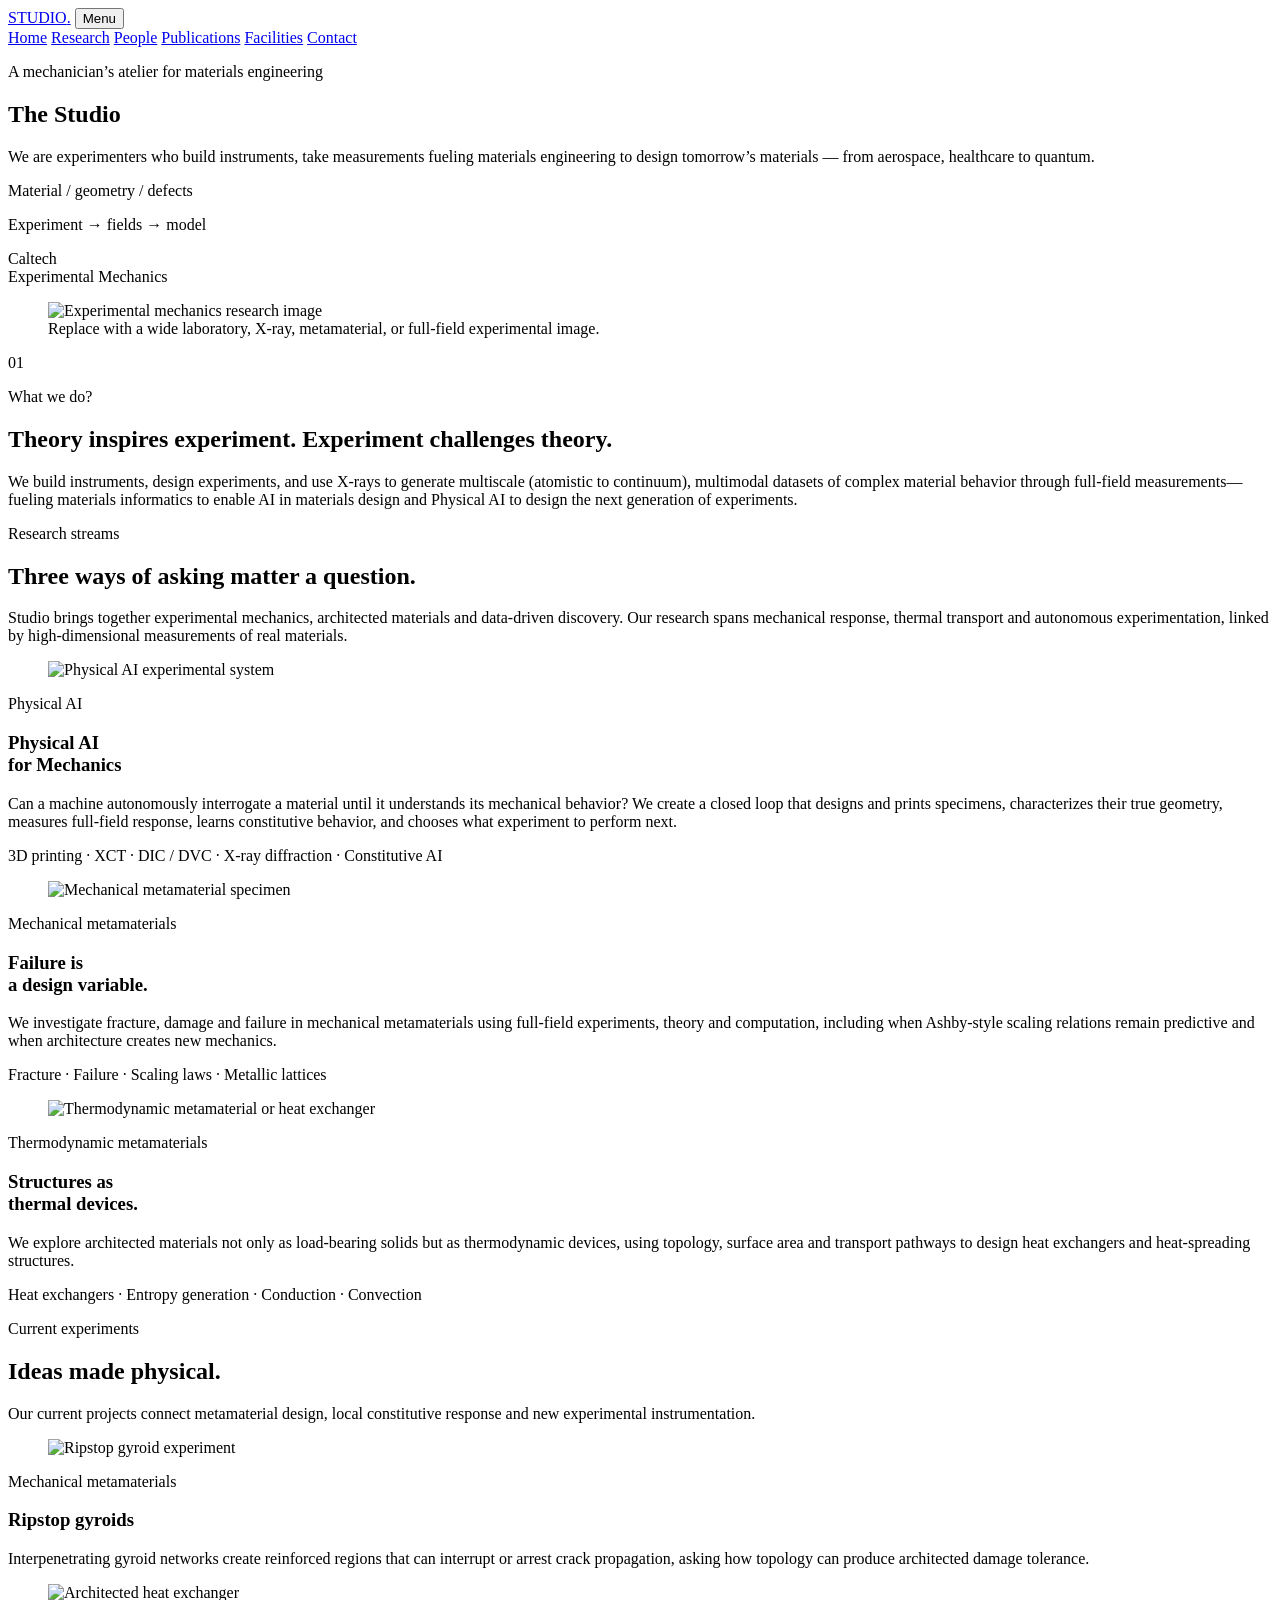
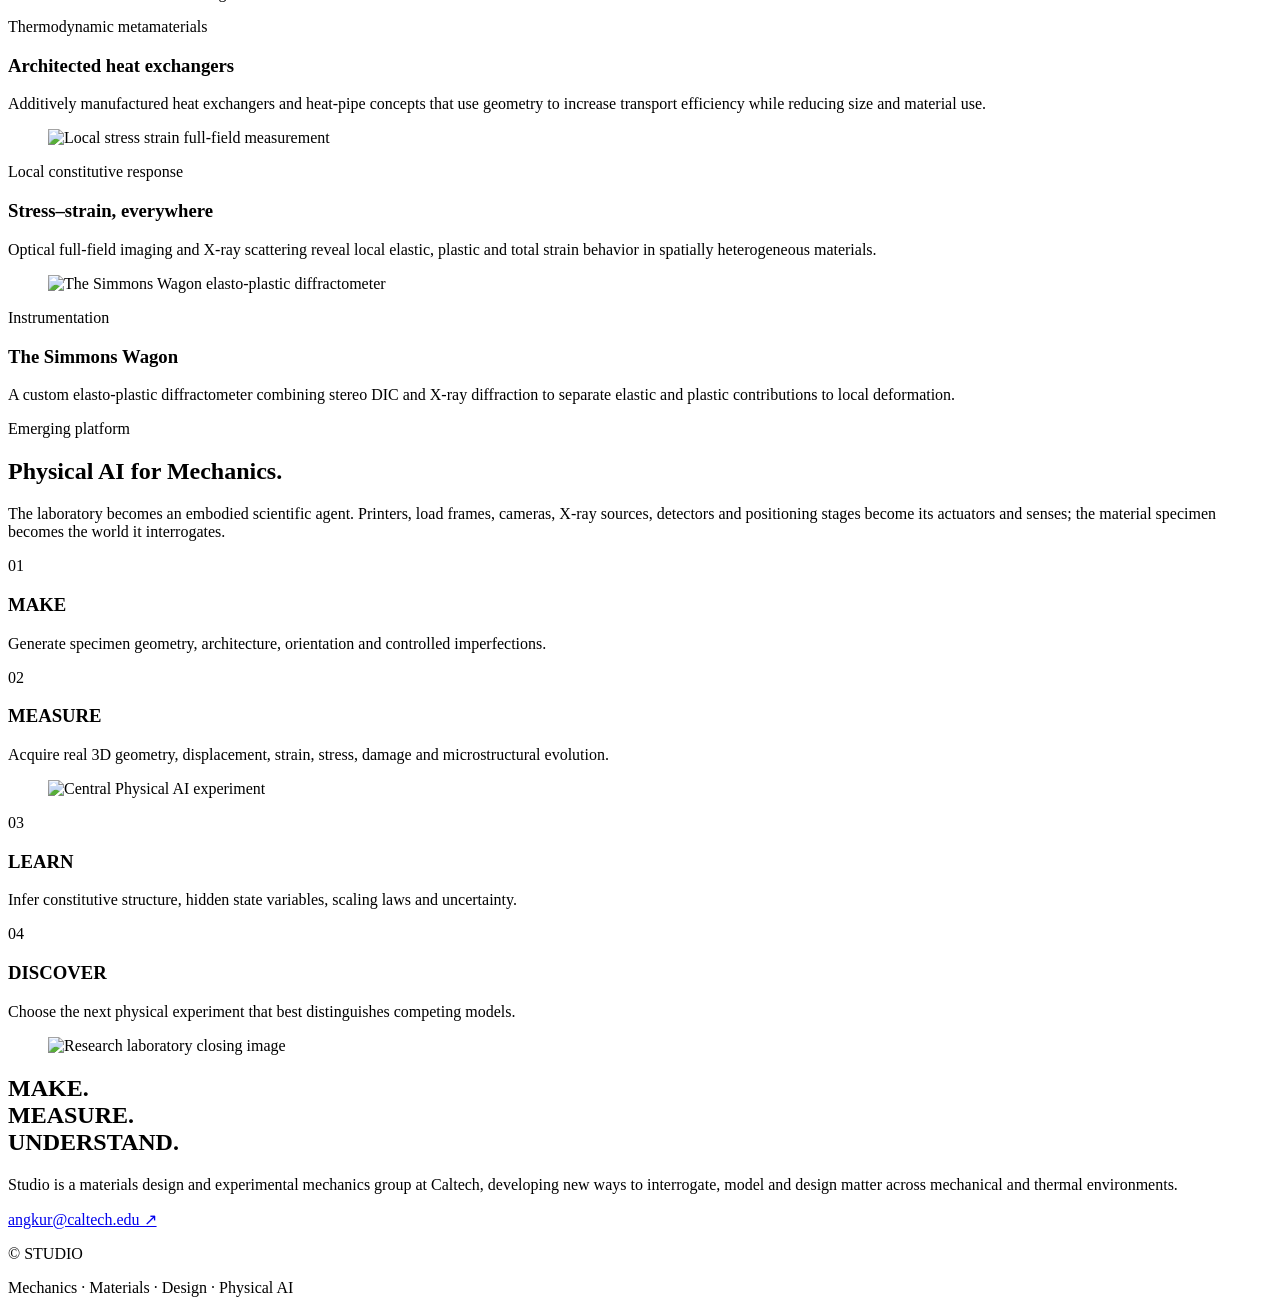
==== index.html @ e1032ce4 "index.html" ====
<!DOCTYPE html>
<html lang="en">
<head>
  <meta charset="UTF-8" />
  <meta name="viewport" content="width=device-width, initial-scale=1.0" />
  <meta name="description" content="STUDIO — Mechanics, Materials, Design & Physical AI at Caltech." />
  <title>STUDIO — Mechanics, Materials & Physical AI</title>
  <link rel="stylesheet" href="styles.css" />
</head>
<body>
  <header class="site-header">
    <a class="brand" href="#top" aria-label="STUDIO home">STUDIO<span>.</span></a>
    <button class="menu-toggle" aria-label="Toggle menu" aria-expanded="false">Menu</button>
    <nav class="nav" aria-label="Primary navigation">
      <a href="index.html">Home</a>
      <a href="research.html">Research</a>
      <a href="people.html">People</a>
      <a href="publications.html">Publications</a>
      <a href="facilities.html">Facilities</a>
      <a href="contact.html">Contact</a>
    </nav>
  </header>

  <main id="top">
    <section class="hero shell">
      <p class="eyebrow">A mechanician’s atelier for materials engineering</p>
      <div class="hero-grid">
        <div class="hero-copy">
          <h1>The Studio</h1>
          <p class="hero-intro">We are experimenters who build instruments, take measurements fueling materials engineering to design tomorrow’s materials — from aerospace, healthcare to quantum.</p>
        </div>
        <div class="hero-meta" aria-label="Research themes">
          <p>Material / geometry / defects</p>
          <p>Experiment → fields → model</p>
          <p>Caltech<br />Experimental Mechanics</p>
        </div>
      </div>

      <figure class="image-frame image-frame--hero">
        <img src="images/hero.jpg" alt="Experimental mechanics research image" />
        <figcaption>Replace with a wide laboratory, X-ray, metamaterial, or full-field experimental image.</figcaption>
      </figure>
    </section>

    <section class="intro shell section-rule">
      <div class="section-index">01</div>
      <div class="section-heading">
        <p class="eyebrow">What we do?</p>
        <h2>Theory inspires experiment. Experiment challenges theory.</h2>
      </div>
      <div class="section-body">
        <p>We build instruments, design experiments, and use X-rays to generate multiscale (atomistic to continuum), multimodal datasets of complex material behavior through full-field measurements—fueling materials informatics to enable AI in materials design and Physical AI to design the next generation of experiments.</p>
      </div>
    </section>

    <section class="shell research-section section-rule">
      <div class="section-kicker">
        <p class="eyebrow">Research streams</p>
        <h2>Three ways of asking matter a question.</h2>
        <p>Studio brings together experimental mechanics, architected materials and data-driven discovery. Our research spans mechanical response, thermal transport and autonomous experimentation, linked by high-dimensional measurements of real materials.</p>
      </div>

      <article class="research-row">
        <figure class="image-frame research-image">
          <img src="images/physical-ai.jpg" alt="Physical AI experimental system" />
        </figure>
        <div class="research-copy">
          <p class="eyebrow">Physical AI</p>
          <h3>Physical AI<br />for Mechanics</h3>
          <p>Can a machine autonomously interrogate a material until it understands its mechanical behavior? We create a closed loop that designs and prints specimens, characterizes their true geometry, measures full-field response, learns constitutive behavior, and chooses what experiment to perform next.</p>
          <p class="tags">3D printing · XCT · DIC / DVC · X-ray diffraction · Constitutive AI</p>
        </div>
      </article>

      <article class="research-row research-row--reverse">
        <figure class="image-frame research-image">
          <img src="images/metamaterials.jpg" alt="Mechanical metamaterial specimen" />
        </figure>
        <div class="research-copy">
          <p class="eyebrow">Mechanical metamaterials</p>
          <h3>Failure is<br />a design variable.</h3>
          <p>We investigate fracture, damage and failure in mechanical metamaterials using full-field experiments, theory and computation, including when Ashby-style scaling relations remain predictive and when architecture creates new mechanics.</p>
          <p class="tags">Fracture · Failure · Scaling laws · Metallic lattices</p>
        </div>
      </article>

      <article class="research-row">
        <figure class="image-frame research-image">
          <img src="images/thermal.jpg" alt="Thermodynamic metamaterial or heat exchanger" />
        </figure>
        <div class="research-copy">
          <p class="eyebrow">Thermodynamic metamaterials</p>
          <h3>Structures as<br />thermal devices.</h3>
          <p>We explore architected materials not only as load-bearing solids but as thermodynamic devices, using topology, surface area and transport pathways to design heat exchangers and heat-spreading structures.</p>
          <p class="tags">Heat exchangers · Entropy generation · Conduction · Convection</p>
        </div>
      </article>
    </section>

    <section class="experiments shell section-rule">
      <div class="section-kicker experiments-heading">
        <p class="eyebrow">Current experiments</p>
        <h2>Ideas made physical.</h2>
        <p>Our current projects connect metamaterial design, local constitutive response and new experimental instrumentation.</p>
      </div>

      <div class="experiment-grid">
        <article class="experiment experiment--wide">
          <figure class="image-frame"><img src="images/ripstop.jpg" alt="Ripstop gyroid experiment" /></figure>
          <p class="eyebrow">Mechanical metamaterials</p>
          <h3>Ripstop gyroids</h3>
          <p>Interpenetrating gyroid networks create reinforced regions that can interrupt or arrest crack propagation, asking how topology can produce architected damage tolerance.</p>
        </article>

        <article class="experiment experiment--small experiment--offset">
          <figure class="image-frame image-frame--portrait"><img src="images/heat-exchanger.jpg" alt="Architected heat exchanger" /></figure>
          <p class="eyebrow">Thermodynamic metamaterials</p>
          <h3>Architected heat exchangers</h3>
          <p>Additively manufactured heat exchangers and heat-pipe concepts that use geometry to increase transport efficiency while reducing size and material use.</p>
        </article>

        <article class="experiment experiment--small">
          <figure class="image-frame image-frame--portrait"><img src="images/stress-strain.jpg" alt="Local stress strain full-field measurement" /></figure>
          <p class="eyebrow">Local constitutive response</p>
          <h3>Stress–strain, everywhere</h3>
          <p>Optical full-field imaging and X-ray scattering reveal local elastic, plastic and total strain behavior in spatially heterogeneous materials.</p>
        </article>

        <article class="experiment experiment--wide experiment--right">
          <figure class="image-frame"><img src="images/simmons-wagon.jpg" alt="The Simmons Wagon elasto-plastic diffractometer" /></figure>
          <p class="eyebrow">Instrumentation</p>
          <h3>The Simmons Wagon</h3>
          <p>A custom elasto-plastic diffractometer combining stereo DIC and X-ray diffraction to separate elastic and plastic contributions to local deformation.</p>
        </article>
      </div>
    </section>

    <section class="physical-ai shell section-rule">
      <div class="physical-ai-intro">
        <p class="eyebrow">Emerging platform</p>
        <h2>Physical AI for Mechanics.</h2>
        <p>The laboratory becomes an embodied scientific agent. Printers, load frames, cameras, X-ray sources, detectors and positioning stages become its actuators and senses; the material specimen becomes the world it interrogates.</p>
      </div>

      <div class="loop" aria-label="Physical AI research loop">
        <div class="loop-item loop-item--top"><span>01</span><h3>MAKE</h3><p>Generate specimen geometry, architecture, orientation and controlled imperfections.</p></div>
        <div class="loop-item loop-item--right"><span>02</span><h3>MEASURE</h3><p>Acquire real 3D geometry, displacement, strain, stress, damage and microstructural evolution.</p></div>
        <figure class="loop-center image-frame"><img src="images/physical-ai-center.jpg" alt="Central Physical AI experiment" /></figure>
        <div class="loop-item loop-item--bottom"><span>03</span><h3>LEARN</h3><p>Infer constitutive structure, hidden state variables, scaling laws and uncertainty.</p></div>
        <div class="loop-item loop-item--left"><span>04</span><h3>DISCOVER</h3><p>Choose the next physical experiment that best distinguishes competing models.</p></div>
      </div>
    </section>

    <section class="full-bleed">
      <figure class="image-frame image-frame--full"><img src="images/closing.jpg" alt="Research laboratory closing image" /></figure>
    </section>

    <section class="closing shell">
      <h2>MAKE.<br />MEASURE.<br />UNDERSTAND.</h2>
      <div class="closing-copy">
        <p>Studio is a materials design and experimental mechanics group at Caltech, developing new ways to interrogate, model and design matter across mechanical and thermal environments.</p>
        <a href="mailto:angkur@caltech.edu">angkur@caltech.edu ↗</a>
      </div>
    </section>
  </main>

  <footer class="site-footer shell">
    <p>© STUDIO</p>
    <p>Mechanics · Materials · Design · Physical AI</p>
  </footer>

  <script>
    const button = document.querySelector('.menu-toggle');
    const nav = document.querySelector('.nav');
    button?.addEventListener('click', () => {
      const open = button.getAttribute('aria-expanded') === 'true';
      button.setAttribute('aria-expanded', String(!open));
      nav.classList.toggle('nav--open');
    });
  </script>
</body>
</html>
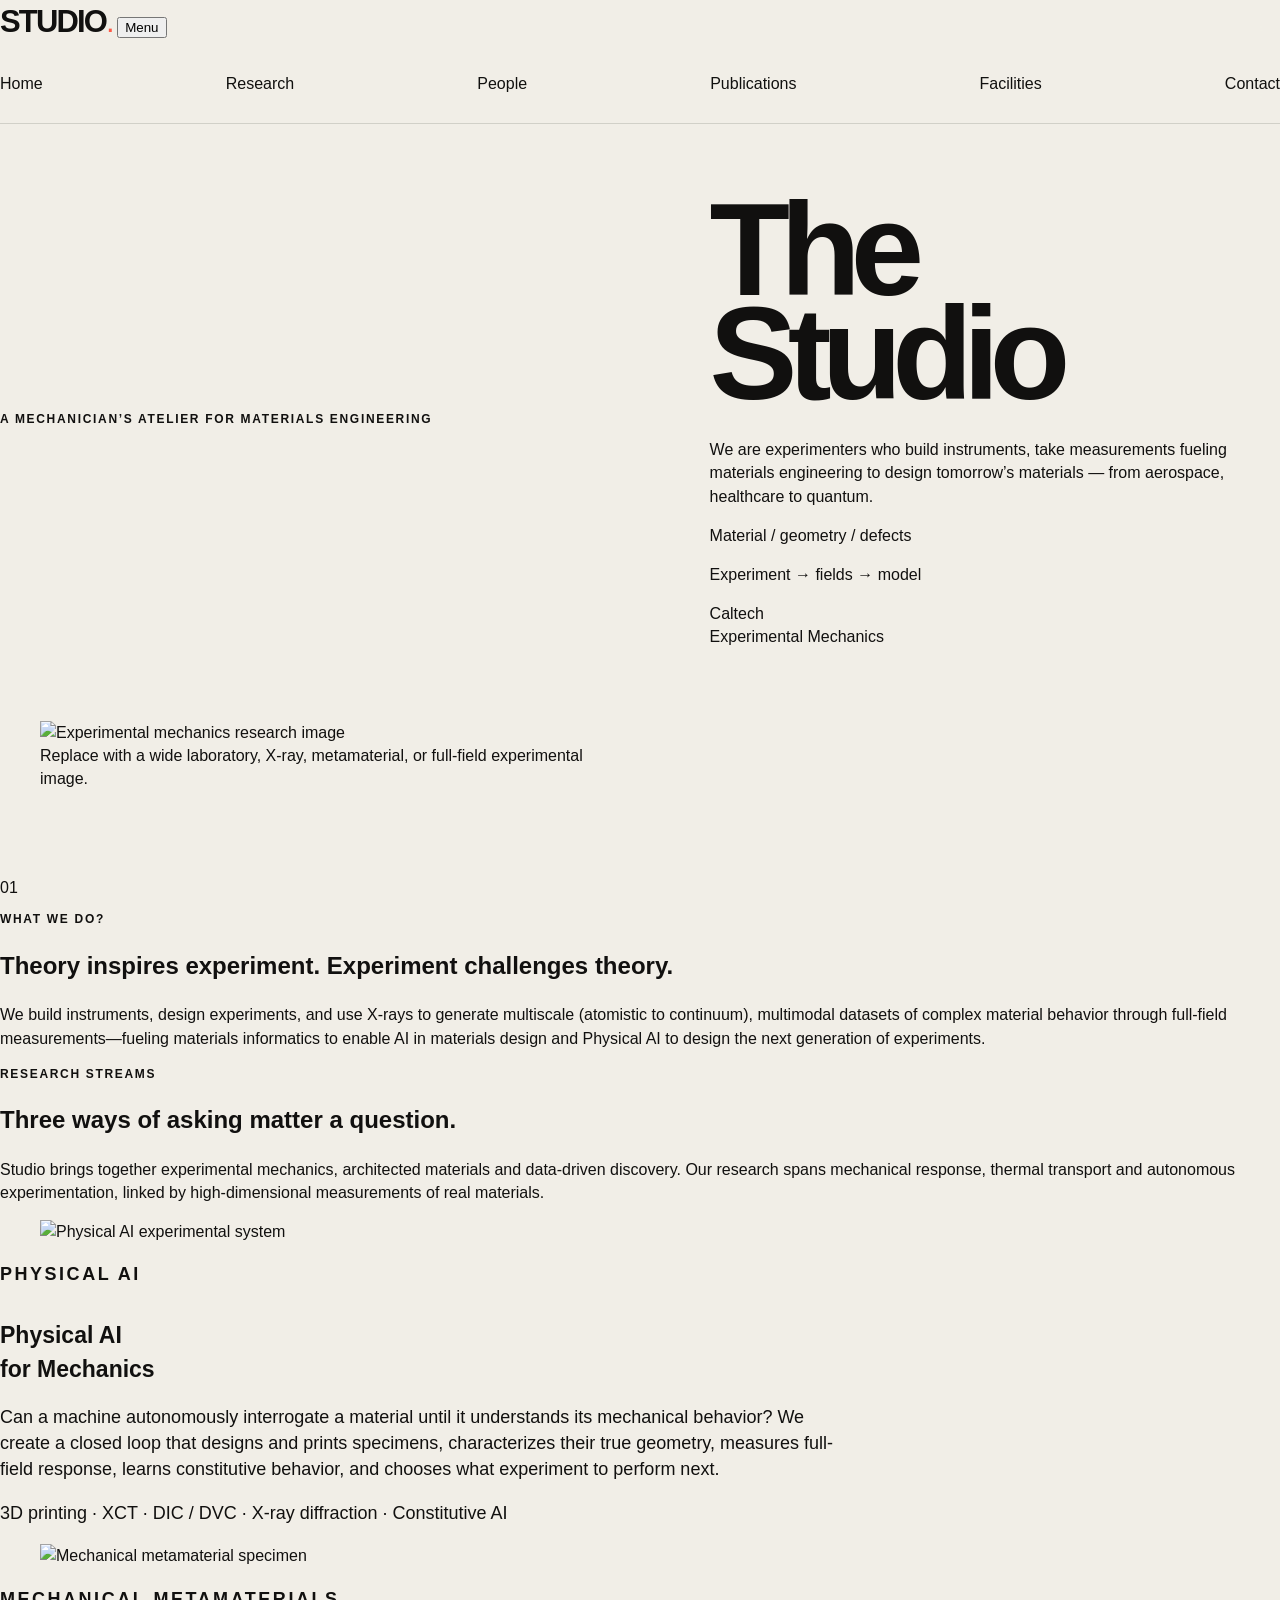
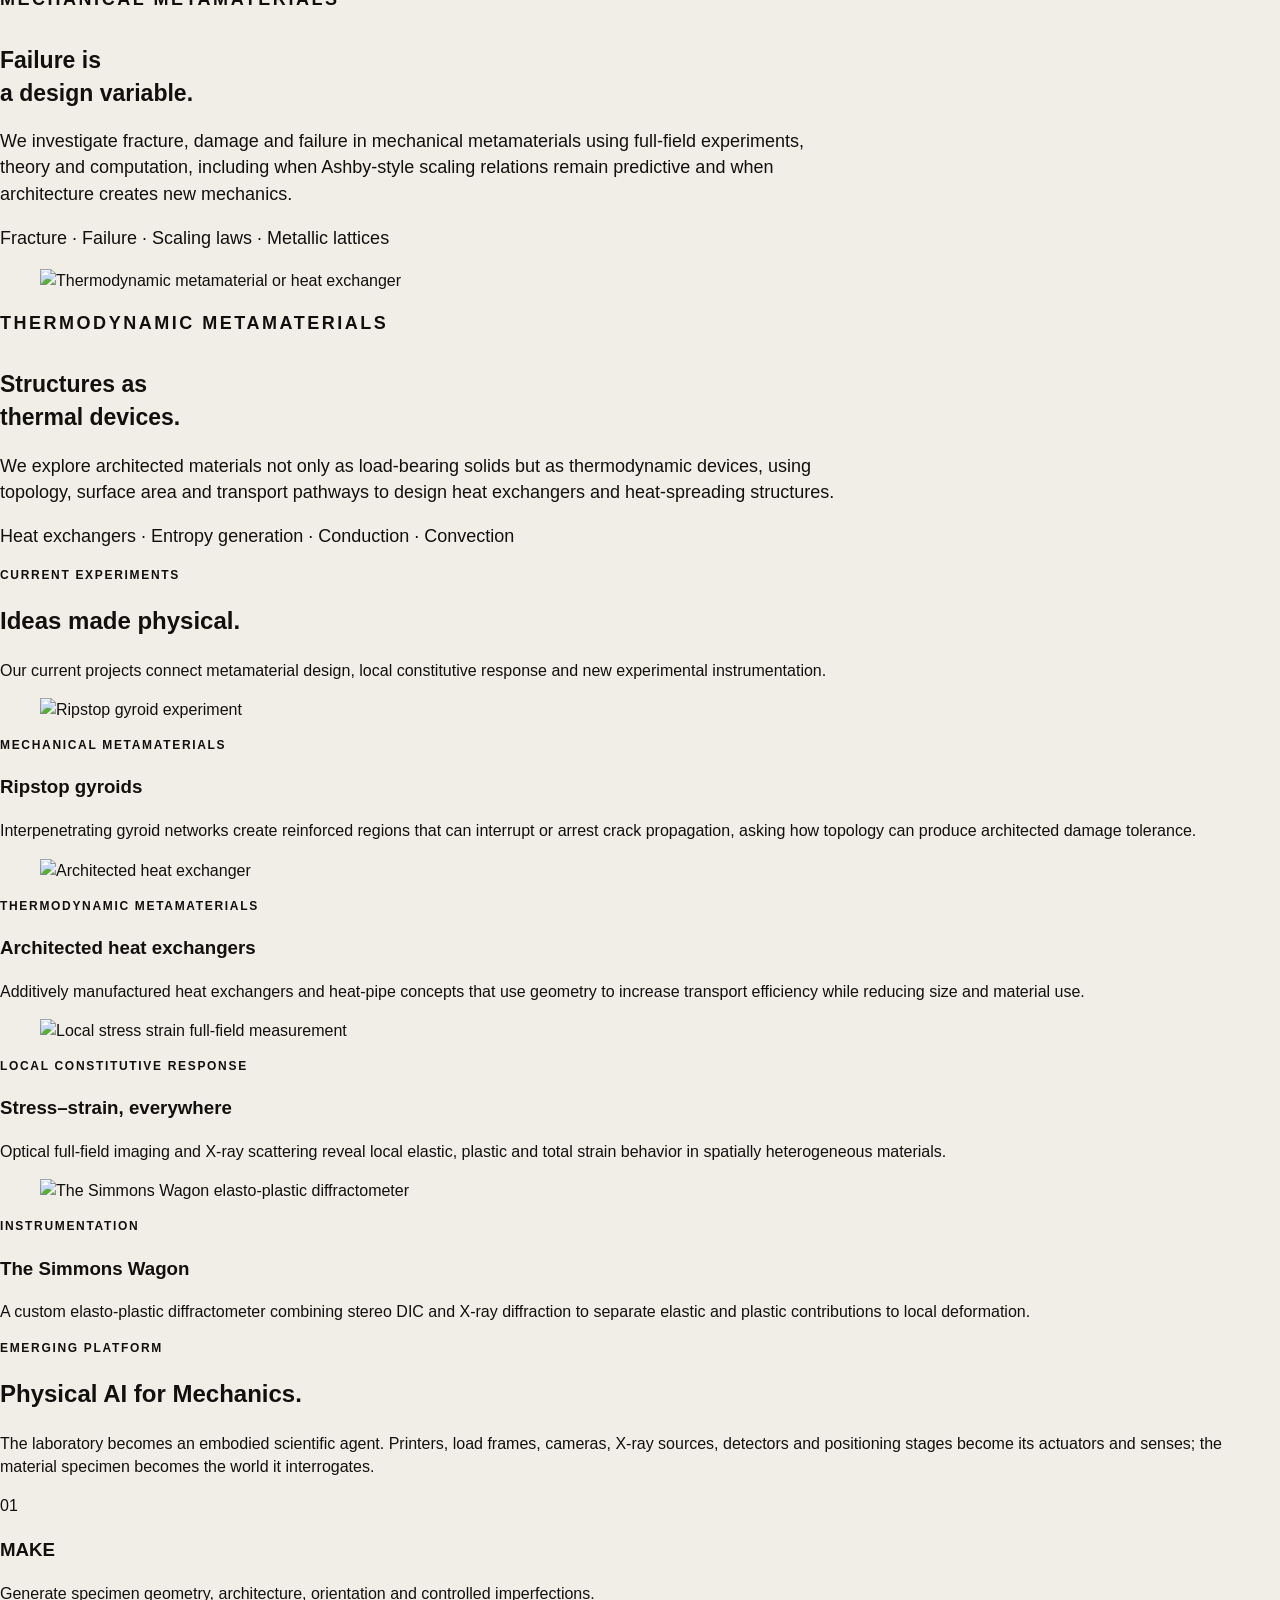
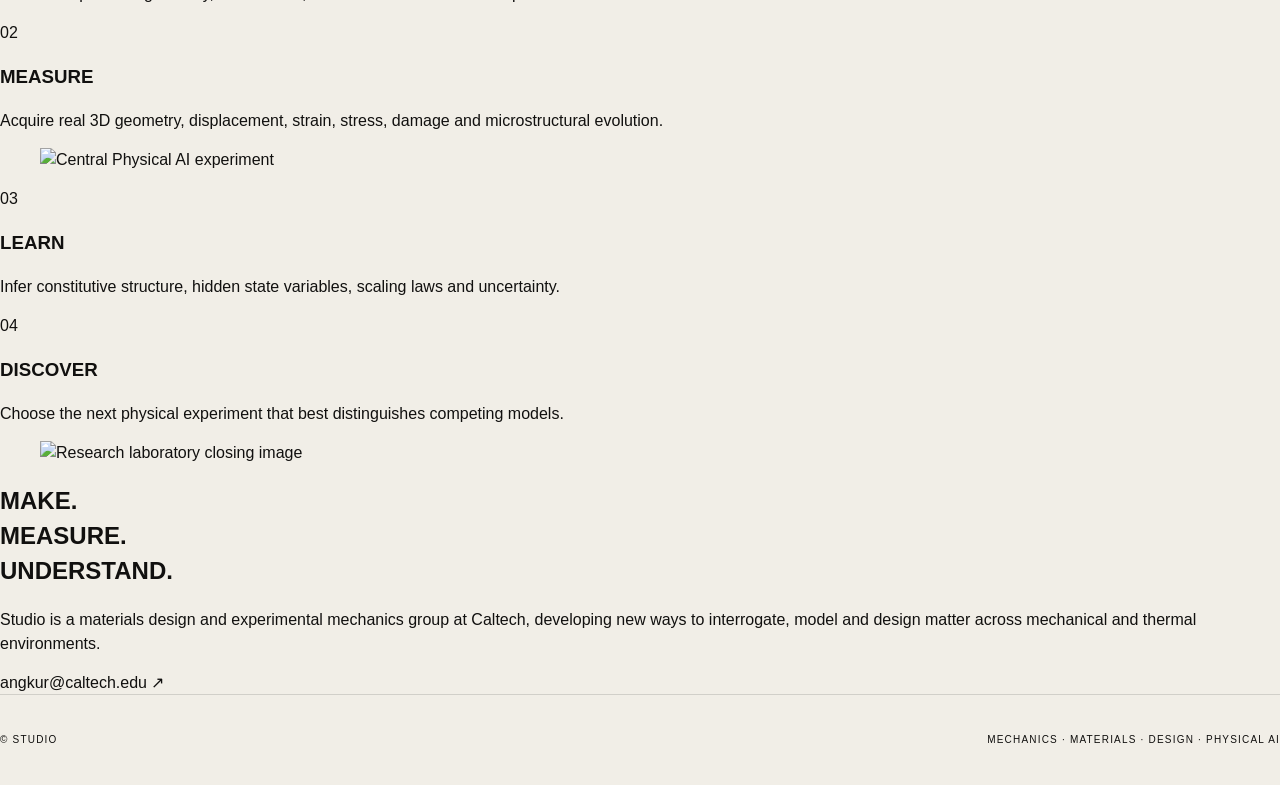
==== commit face9bfc: "index.html" ====
--- a/index.html
+++ b/index.html
@@ -5,7 +5,7 @@
   <meta name="viewport" content="width=device-width, initial-scale=1.0" />
   <meta name="description" content="STUDIO — Mechanics, Materials, Design & Physical AI at Caltech." />
   <title>STUDIO — Mechanics, Materials & Physical AI</title>
-  <link rel="stylesheet" href="styles.css" />
+  <link rel="stylesheet" href="assets/css/style.css" />
 </head>
 <body>
   <header class="site-header">
--- a/assets/css/style.css
+++ b/assets/css/style.css
@@ -0,0 +1,33 @@
+:root{
+  --ink:#11100f;--paper:#f1eee7;--soft:#e5e0d6;--white:#fbfaf7;
+  --red:#ff5a47;--blue:#2d59ff;--acid:#d8ff4a;--orange:#ff9d4d;
+  --muted:#716d66;--line:rgba(17,16,15,.14);--max:1380px;
+}
+*{box-sizing:border-box}
+html{scroll-behavior:smooth}
+body{margin:0;background:var(--paper);color:var(--ink);font-family:Arial,Helvetica,sans-serif;line-height:1.45;overflow-x:hidden}
+a{color:inherit;text-decoration:none}
+img{max-width:100%;display:block}.wrap{width:min(var(--max),94vw);margin:auto}
+.site-header{position:sticky;top:0;z-index:50;background:rgba(241,238,231,.94);backdrop-filter:blur(14px);border-bottom:1px solid var(--line)}
+nav{min-height:78px;display:flex;align-items:center;justify-content:space-between;gap:24px}.brand{font-size:31px;font-weight:900;letter-spacing:-.06em}.brand span{font-weight:400;color:var(--red)}
+.navlinks{display:flex;align-items:center;gap:24px;font-size:11px;text-transform:uppercase;letter-spacing:.12em;font-weight:800}.navlinks a{padding:7px 0;border-bottom:2px solid transparent}.navlinks a:hover,.navlinks a.active{border-color:var(--red)}
+.menu-btn{display:none;background:none;border:1px solid var(--ink);padding:8px 10px;font-weight:800;text-transform:uppercase;letter-spacing:.08em}
+.hero{min-height:720px;display:grid;grid-template-columns:1.08fr .92fr;gap:40px;align-items:center;padding:50px 0 70px}.eyebrow{display:flex;align-items:center;gap:10px;text-transform:uppercase;letter-spacing:.14em;font-size:12px;font-weight:800}.dot{width:9px;height:9px;background:var(--red);border-radius:50%}
+h1{font-size:clamp(70px,10.3vw,154px);line-height:.79;letter-spacing:-.075em;margin:24px 0 32px;font-weight:900}.outline{-webkit-text-stroke:2px var(--ink);color:transparent}.lede{font-size:clamp(20px,2vw,29px);line-height:1.26;max-width:780px;letter-spacing:-.025em}.lede b{font-weight:900}
+.hero-side{height:580px;position:relative;border:1px solid var(--line);overflow:hidden;background:var(--ink);color:white}.mesh{position:absolute;inset:-50px;background-image:linear-gradient(rgba(255,255,255,.08) 1px,transparent 1px),linear-gradient(90deg,rgba(255,255,255,.08) 1px,transparent 1px);background-size:38px 38px;transform:perspective(700px) rotateX(55deg) rotateZ(-18deg) scale(1.15);transform-origin:center 70%;opacity:.55}.orb{position:absolute;width:300px;height:300px;border-radius:50%;border:2px solid var(--acid);left:50%;top:49%;transform:translate(-50%,-50%);box-shadow:0 0 0 28px rgba(216,255,74,.04),0 0 0 58px rgba(216,255,74,.025)}.orb:before,.orb:after{content:"";position:absolute;inset:48px;border:2px solid var(--red);border-radius:28% 72% 55% 45%/42% 35% 65% 58%;transform:rotate(35deg)}.orb:after{inset:92px;border-color:#fff;transform:rotate(-18deg)}.hlabel{position:absolute;font-size:10px;text-transform:uppercase;letter-spacing:.13em}.hl1{top:28px;left:30px}.hl2{bottom:28px;left:30px}.hl3{right:28px;top:28px;text-align:right}.hero-num{position:absolute;right:24px;bottom:8px;font-size:138px;line-height:1;font-weight:900;color:rgba(255,255,255,.08);letter-spacing:-.08em}
+.manifesto{border-top:1px solid var(--line);border-bottom:1px solid var(--line);padding:88px 0}.manifesto-grid{display:grid;grid-template-columns:1fr 2fr;gap:80px}.section-tag{text-transform:uppercase;letter-spacing:.16em;font-size:11px;font-weight:800}.manifesto p{font-size:clamp(28px,3.5vw,51px);line-height:1.08;letter-spacing:-.045em;margin:0}.manifesto em{font-style:normal;color:var(--blue)}
+.section{padding:105px 0}.section.alt{background:var(--white)}.section.dark{background:var(--ink);color:white}.intro-grid{display:grid;grid-template-columns:.8fr 2fr;gap:80px;margin-bottom:58px}.intro-grid h2,.page-title,.cta-title{font-size:clamp(48px,6vw,94px);line-height:.9;letter-spacing:-.06em;margin:0}.intro-grid p,.page-intro{font-size:19px;max-width:800px;margin:0;color:#4c4944}.dark .intro-grid p,.dark .page-intro{color:#c8c4bd}
+.pillar-grid{display:grid;grid-template-columns:repeat(3,1fr);border-top:1px solid var(--ink);border-left:1px solid var(--ink)}.pillar{min-height:590px;padding:28px;border-right:1px solid var(--ink);border-bottom:1px solid var(--ink);display:flex;flex-direction:column;position:relative;overflow:hidden;transition:.25s ease}.pillar:hover{transform:translateY(-6px)}.pillar:nth-child(1){background:var(--ink);color:white}.pillar:nth-child(2){background:var(--white)}.pillar:nth-child(3){background:var(--acid)}.pnum{font:700 12px/1 monospace;letter-spacing:.1em}.pillar h3{font-size:clamp(38px,4vw,65px);letter-spacing:-.055em;line-height:.93;margin:42px 0 20px}.pillar p{font-size:16px;max-width:430px}.tags{display:flex;gap:7px;flex-wrap:wrap;margin-top:auto}.tag{border:1px solid currentColor;padding:7px 9px;border-radius:999px;text-transform:uppercase;font-size:9px;letter-spacing:.08em;font-weight:800;opacity:.8}.pillar-visual{height:180px;position:relative;margin:28px -28px 22px}.loopline{position:absolute;inset:18px 35px;border:2px solid var(--acid);border-radius:50%}.loopline:before,.loopline:after{content:"MAKE  →  MEASURE  →  LEARN  →  DISCOVER";position:absolute;white-space:nowrap;font:700 11px monospace;letter-spacing:.08em;left:50%;top:50%;transform:translate(-50%,-50%)}.loopline:after{content:"↺";font-size:38px;top:108%;color:var(--red)}.lattice{position:absolute;inset:8px 40px;background:repeating-linear-gradient(45deg,transparent 0 19px,var(--ink) 20px 22px),repeating-linear-gradient(-45deg,transparent 0 19px,var(--ink) 20px 22px);opacity:.82}.crack{position:absolute;width:4px;height:128px;background:var(--red);left:52%;top:22px;transform:rotate(21deg);box-shadow:-19px 44px 0 -1px var(--red),17px 82px 0 -1px var(--red)}.heat{position:absolute;left:12%;right:12%;top:20px;height:135px;background:repeating-linear-gradient(90deg,var(--ink) 0 5px,transparent 5px 15px);mask-image:linear-gradient(to top,black,transparent 100%)}.heat:after{content:"ΔT";position:absolute;right:8px;top:30px;font-size:58px;font-weight:900;letter-spacing:-.06em}
+.project-grid{display:grid;grid-template-columns:repeat(2,1fr);border-top:1px solid var(--ink);border-left:1px solid var(--ink)}.project{padding:30px;min-height:390px;border-right:1px solid var(--ink);border-bottom:1px solid var(--ink);display:flex;flex-direction:column}.project small{font:700 11px monospace;letter-spacing:.1em}.project h3{font-size:38px;line-height:1;letter-spacing:-.045em;margin:50px 0 16px}.project p{font-size:16px;color:#514e48;max-width:590px}.arrow{font-size:38px;margin-top:auto}.project:nth-child(4n+1) .arrow{color:var(--red)}.project:nth-child(4n+2) .arrow{color:var(--blue)}.project:nth-child(4n+3) .arrow{color:var(--orange)}.project:nth-child(4n+4) .arrow{color:#8ba800}
+.ai-loop{margin-top:60px;display:grid;grid-template-columns:repeat(4,1fr);border:1px solid rgba(255,255,255,.3)}.ai-step{padding:26px;min-height:260px;border-right:1px solid rgba(255,255,255,.3);position:relative}.ai-step:last-child{border-right:none}.ai-step b{font-size:12px;letter-spacing:.15em}.ai-step h3{font-size:37px;letter-spacing:-.045em;margin:56px 0 12px}.ai-step p{font-size:14px;color:#c8c4bd}.ai-step:after{content:"→";position:absolute;right:-16px;top:50%;font-size:26px;background:var(--ink);padding:0 4px;z-index:2}.ai-step:last-child:after{content:"↺";right:12px;top:auto;bottom:10px;color:var(--acid);background:none;font-size:38px}
+.page-hero{padding:90px 0 70px;border-bottom:1px solid var(--line)}.page-title{font-size:clamp(66px,9vw,132px);margin:16px 0 28px}.page-intro{font-size:clamp(20px,2vw,28px);line-height:1.28;letter-spacing:-.02em;max-width:900px}
+.research-block{display:grid;grid-template-columns:.85fr 2fr;gap:70px;padding:64px 0;border-bottom:1px solid var(--line)}.research-block h2{font-size:clamp(40px,5vw,76px);line-height:.92;letter-spacing:-.055em;margin:0}.research-copy p{font-size:18px;max-width:850px}.research-copy h3{font-size:23px;margin:32px 0 10px}.question{font-size:30px!important;line-height:1.12!important;letter-spacing:-.035em;color:var(--blue)}
+.people-grid{display:grid;grid-template-columns:repeat(3,1fr);gap:1px;background:var(--ink);border:1px solid var(--ink)}.person{background:var(--white);padding:28px;min-height:360px}.person-photo{height:160px;background:var(--soft);display:flex;align-items:center;justify-content:center;font-size:58px;font-weight:900;letter-spacing:-.06em;margin-bottom:26px;overflow:hidden}.person h3{font-size:30px;line-height:1;margin:0 0 8px;letter-spacing:-.04em}.role{font:700 10px monospace;letter-spacing:.1em;text-transform:uppercase;color:var(--red)}.person p{font-size:15px;color:#56514a}
+.pub-list{border-top:1px solid var(--ink)}.pub{display:grid;grid-template-columns:90px 1fr;gap:25px;padding:22px 0;border-bottom:1px solid var(--line)}.pub .year{font:700 12px monospace;letter-spacing:.12em}.pub a{font-size:20px;letter-spacing:-.015em}.pub a:hover{color:var(--blue)}
+.instrument-grid{display:grid;grid-template-columns:repeat(2,1fr);gap:1px;background:var(--ink);border:1px solid var(--ink)}.instrument-card{background:var(--white);padding:30px;min-height:330px}.instrument-card.dark-card{background:var(--ink);color:white}.instrument-card h3{font-size:38px;line-height:1;letter-spacing:-.04em;margin:30px 0 14px}.instrument-card p{color:#57534d}.dark-card p{color:#c8c4bd}.metric{font-size:62px;font-weight:900;letter-spacing:-.06em;color:var(--red)}
+.contact-grid{display:grid;grid-template-columns:1.1fr .9fr;gap:80px}.contact-card{border:1px solid var(--ink);padding:32px;background:var(--white)}.contact-card h3{font-size:30px;margin:0 0 16px}.contact-card a{font-weight:800}.contact-card a:hover{color:var(--blue)}
+.cta{padding:105px 0 68px}.cta-title{font-size:clamp(64px,10vw,150px);line-height:.8;margin:0 0 48px}.cta-row{display:grid;grid-template-columns:1fr 1fr;gap:70px;border-top:1px solid var(--ink);padding-top:24px}.cta-row p{font-size:18px;max-width:650px;margin:0}.cta-contact{font-size:26px;font-weight:900;text-align:right}
+footer{padding:28px 0;border-top:1px solid var(--line);display:flex;justify-content:space-between;font-size:10px;text-transform:uppercase;letter-spacing:.12em}
+.notice{padding:16px 18px;background:var(--acid);border:1px solid var(--ink);font-size:14px;margin-top:30px}.button{display:inline-block;border:1px solid var(--ink);padding:11px 14px;text-transform:uppercase;font-size:10px;font-weight:800;letter-spacing:.12em}.button:hover{background:var(--ink);color:white}
+@media(max-width:950px){.hero,.manifesto-grid,.intro-grid,.research-block,.contact-grid,.cta-row{grid-template-columns:1fr}.hero{padding-top:34px}.hero-side{height:470px}.pillar-grid{grid-template-columns:1fr}.pillar{min-height:520px}.project-grid,.people-grid,.instrument-grid{grid-template-columns:1fr 1fr}.ai-loop{grid-template-columns:1fr 1fr}.ai-step:nth-child(2){border-right:none}.cta-contact{text-align:left}.navlinks{display:none;position:absolute;top:78px;left:0;right:0;background:var(--paper);border-bottom:1px solid var(--ink);padding:20px 3vw;flex-direction:column;align-items:flex-start}.navlinks.open{display:flex}.menu-btn{display:block}}
+@media(max-width:620px){nav{min-height:66px}.brand{font-size:25px}.hero{min-height:auto}.hero-side{height:360px}h1{font-size:66px}.section,.manifesto,.cta{padding:70px 0}.project-grid,.people-grid,.instrument-grid,.ai-loop{grid-template-columns:1fr}.ai-step{border-right:none;border-bottom:1px solid rgba(255,255,255,.3)}.ai-step:after{display:none}.pub{grid-template-columns:1fr;gap:7px}.cta-title{font-size:70px}.page-title{font-size:64px}.research-block{gap:30px}}
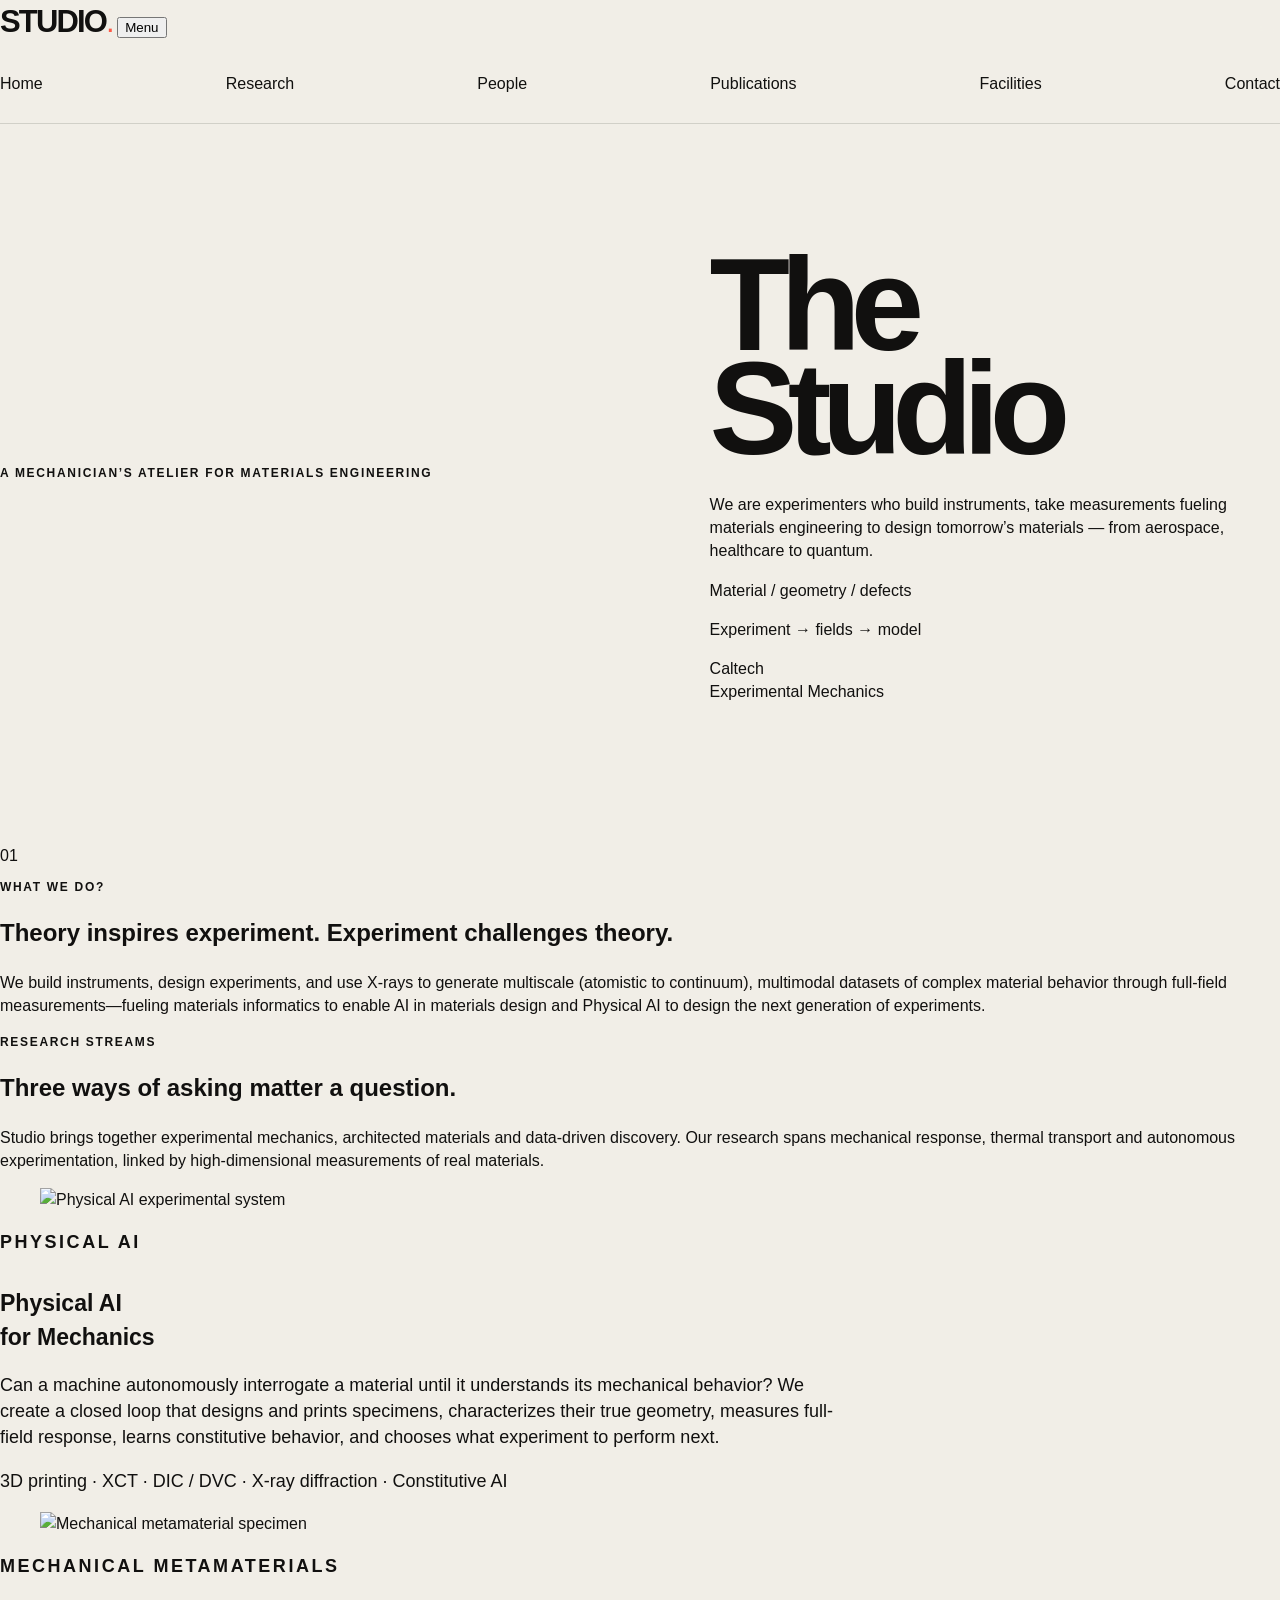
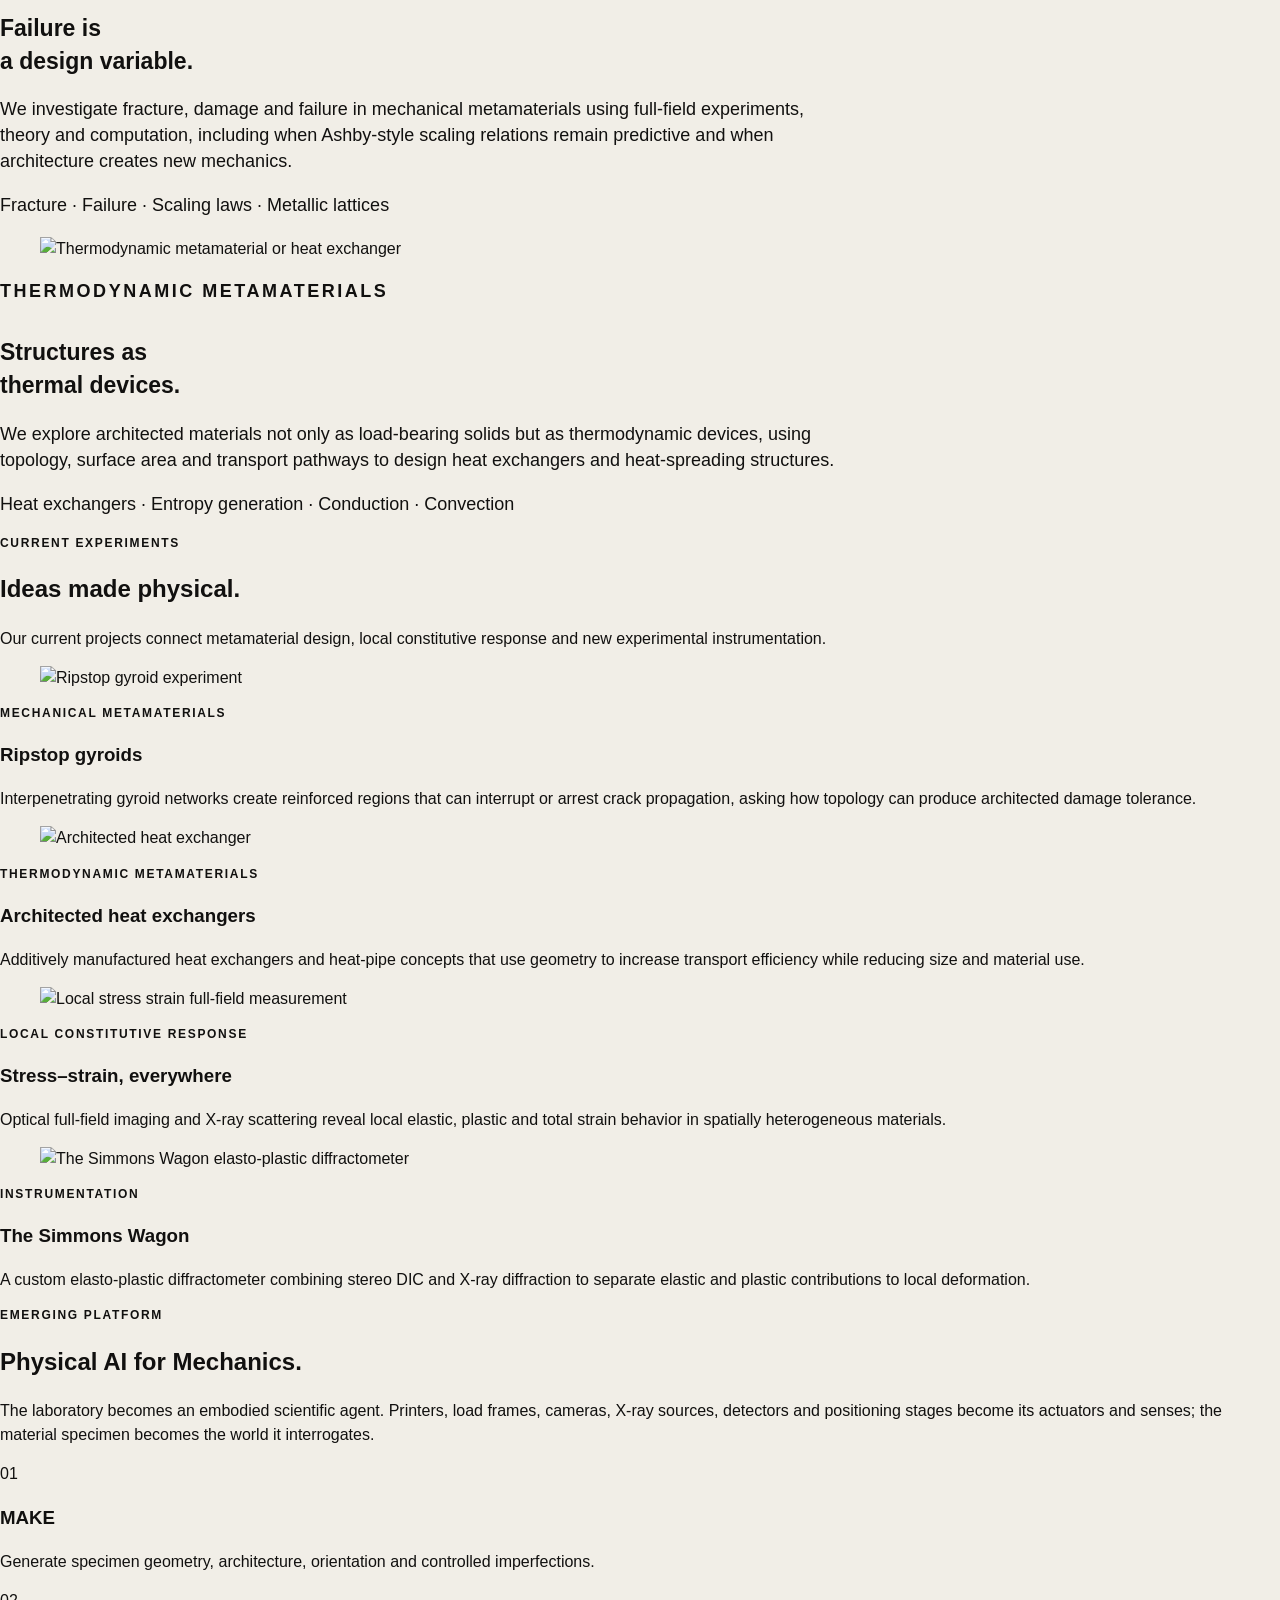
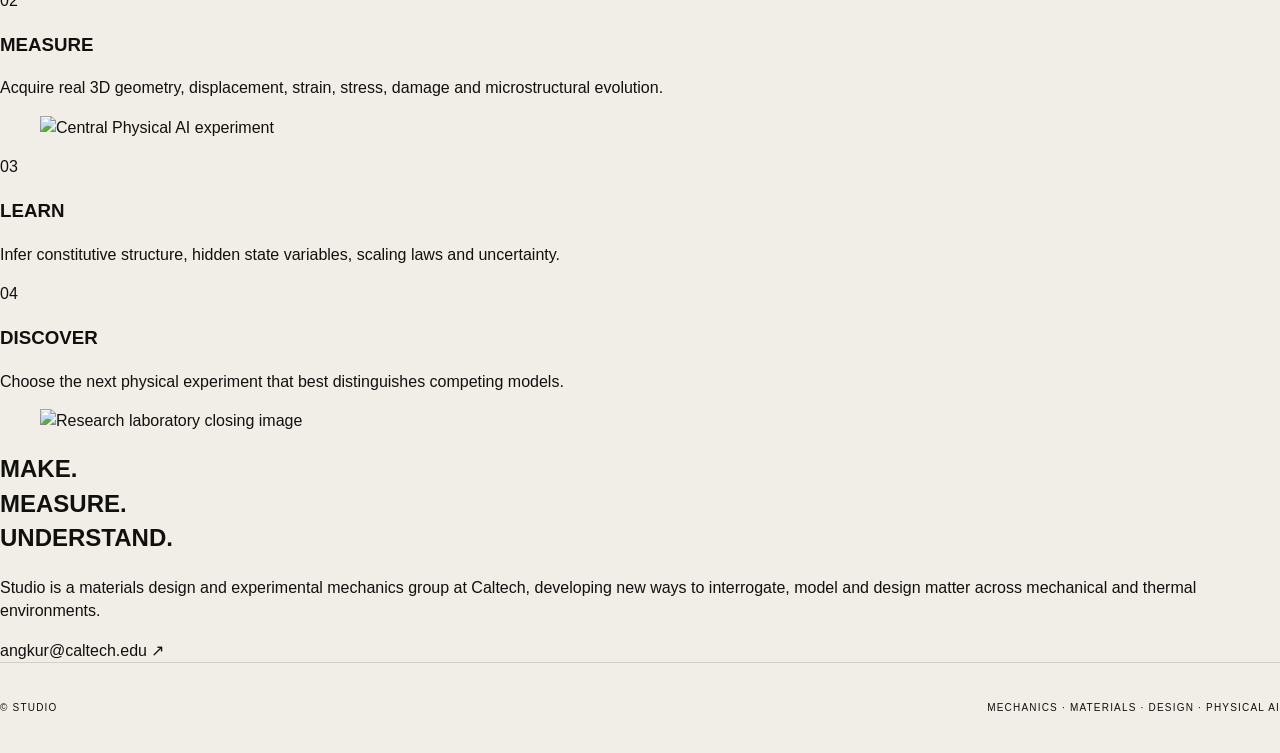
==== commit 02fc3085: "index.html" ====
--- a/index.html
+++ b/index.html
@@ -36,10 +36,10 @@
         </div>
       </div>
 
-      <figure class="image-frame image-frame--hero">
+      <!-- <figure class="image-frame image-frame--hero">
         <img src="images/hero.jpg" alt="Experimental mechanics research image" />
         <figcaption>Replace with a wide laboratory, X-ray, metamaterial, or full-field experimental image.</figcaption>
-      </figure>
+      </figure> -->
     </section>
 
     <section class="intro shell section-rule">
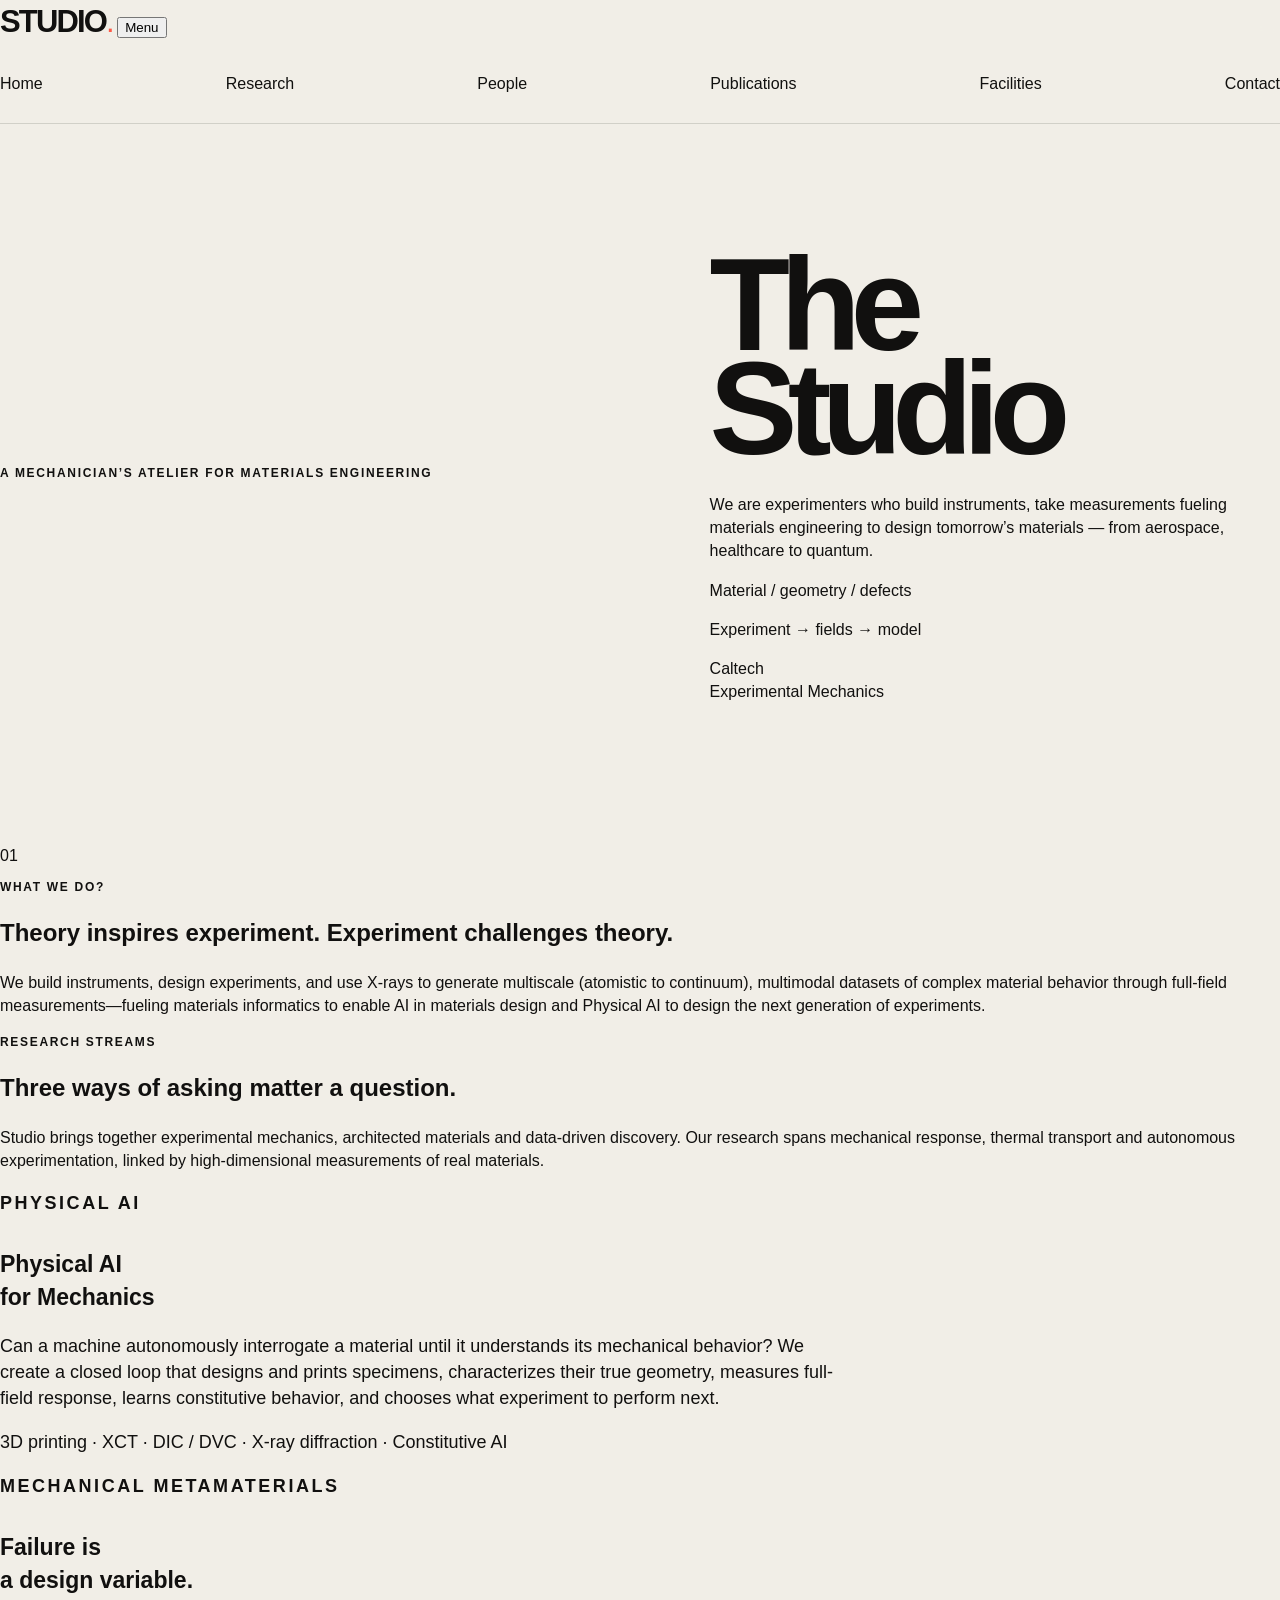
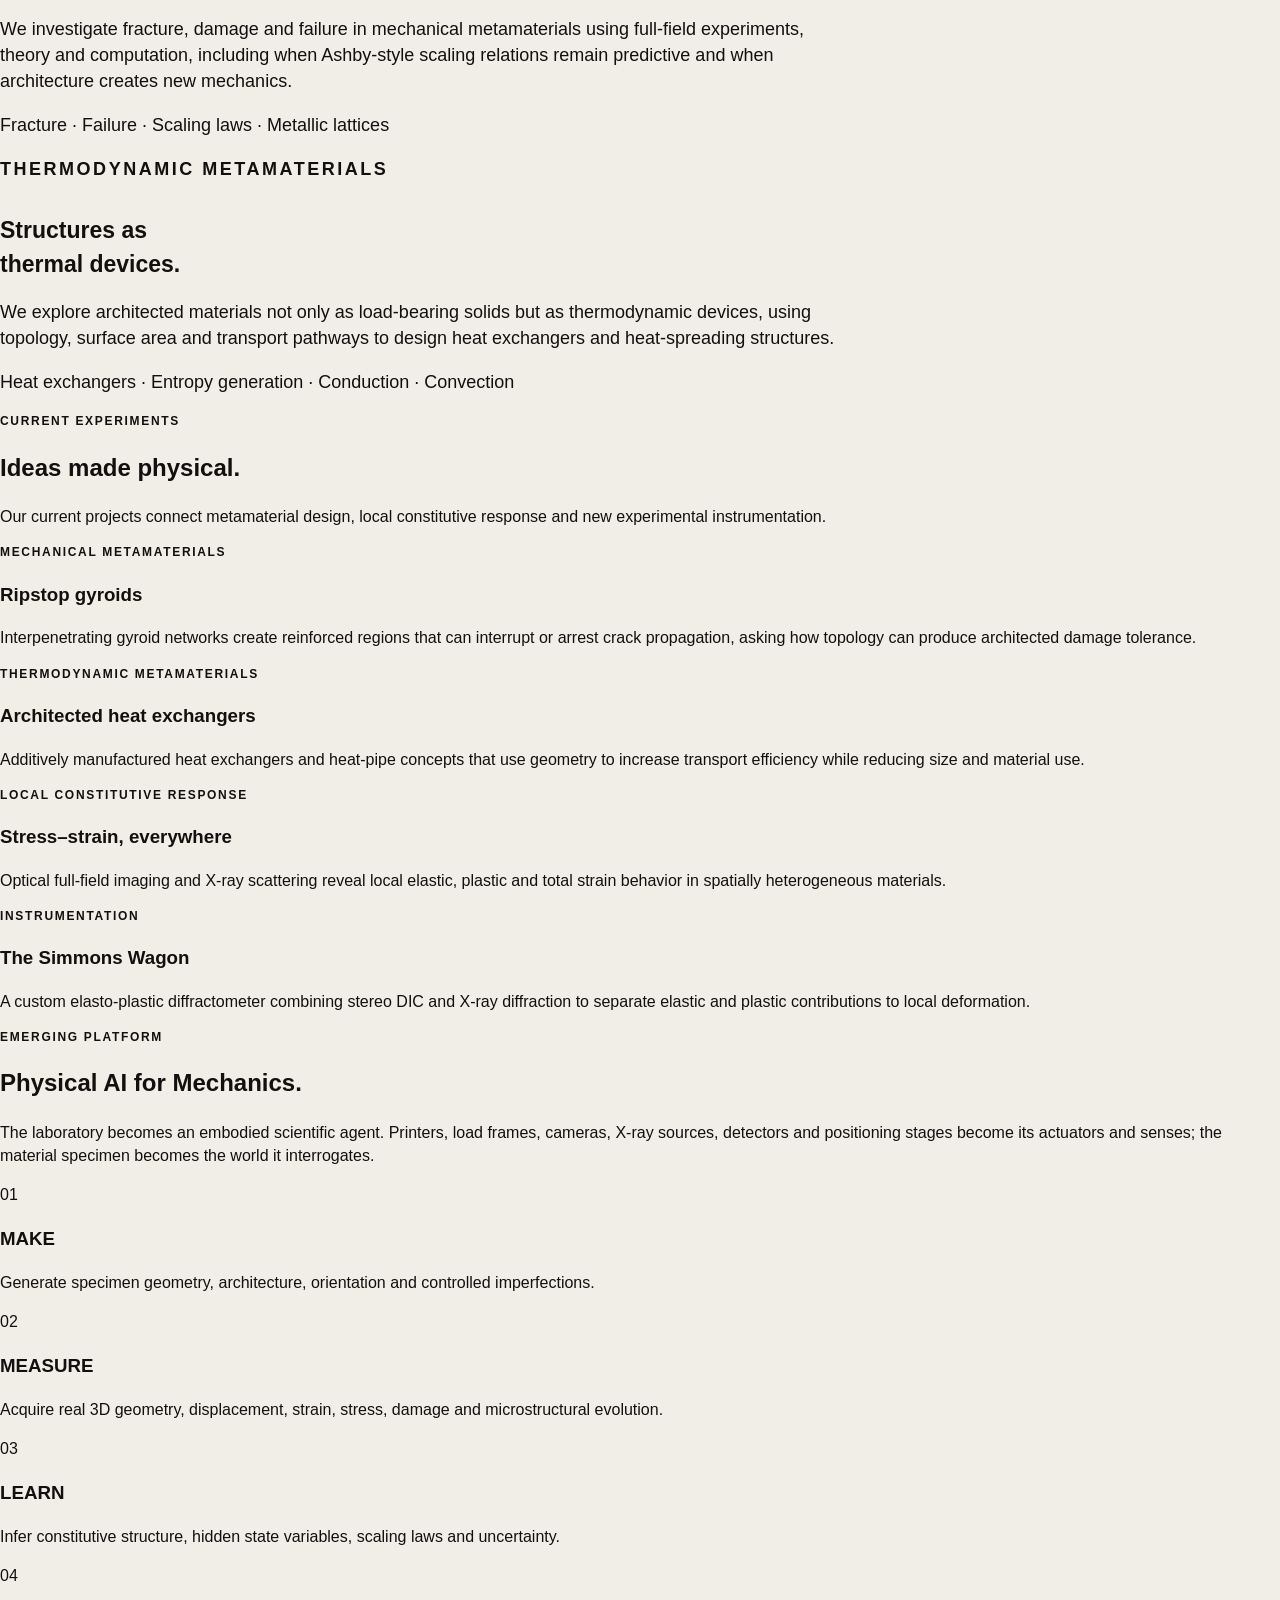
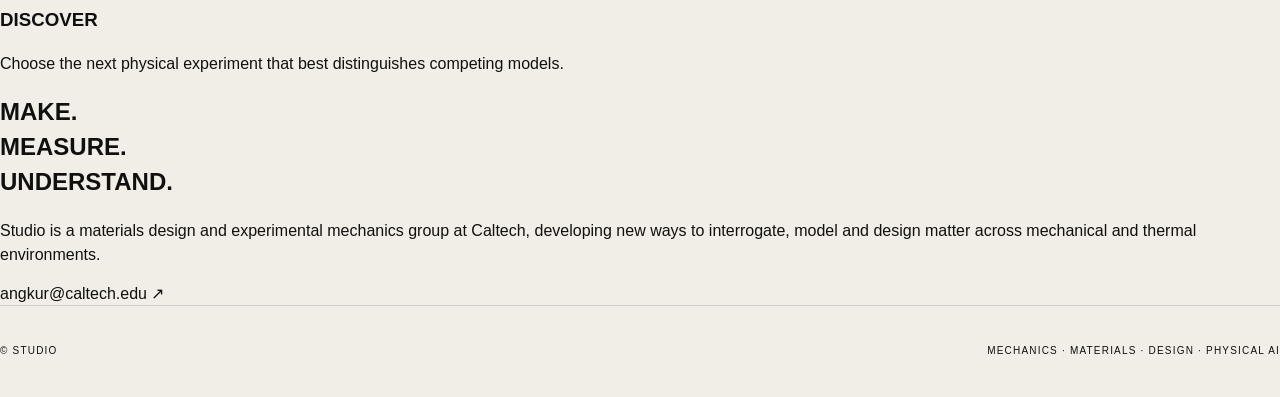
==== commit 2f95d104: "Add files via upload" ====
--- a/index.html
+++ b/index.html
@@ -6,6 +6,22 @@
   <meta name="description" content="STUDIO — Mechanics, Materials, Design & Physical AI at Caltech." />
   <title>STUDIO — Mechanics, Materials & Physical AI</title>
   <link rel="stylesheet" href="assets/css/style.css" />
+  <style>
+    /* Image-free layout: retain the original editorial structure without placeholders. */
+    .research-row,
+    .research-row--reverse {
+      grid-template-columns: minmax(0, 1fr);
+    }
+    .research-copy {
+      max-width: 58rem;
+    }
+    .experiment-grid {
+      align-items: start;
+    }
+    .full-bleed {
+      display: none;
+    }
+  </style>
 </head>
 <body>
   <header class="site-header">
@@ -36,10 +52,6 @@
         </div>
       </div>
 
-      <!-- <figure class="image-frame image-frame--hero">
-        <img src="images/hero.jpg" alt="Experimental mechanics research image" />
-        <figcaption>Replace with a wide laboratory, X-ray, metamaterial, or full-field experimental image.</figcaption>
-      </figure> -->
     </section>
 
     <section class="intro shell section-rule">
@@ -61,9 +73,6 @@
       </div>
 
       <article class="research-row">
-        <figure class="image-frame research-image">
-          <img src="images/physical-ai.jpg" alt="Physical AI experimental system" />
-        </figure>
         <div class="research-copy">
           <p class="eyebrow">Physical AI</p>
           <h3>Physical AI<br />for Mechanics</h3>
@@ -73,9 +82,6 @@
       </article>
 
       <article class="research-row research-row--reverse">
-        <figure class="image-frame research-image">
-          <img src="images/metamaterials.jpg" alt="Mechanical metamaterial specimen" />
-        </figure>
         <div class="research-copy">
           <p class="eyebrow">Mechanical metamaterials</p>
           <h3>Failure is<br />a design variable.</h3>
@@ -85,9 +91,6 @@
       </article>
 
       <article class="research-row">
-        <figure class="image-frame research-image">
-          <img src="images/thermal.jpg" alt="Thermodynamic metamaterial or heat exchanger" />
-        </figure>
         <div class="research-copy">
           <p class="eyebrow">Thermodynamic metamaterials</p>
           <h3>Structures as<br />thermal devices.</h3>
@@ -106,28 +109,24 @@
 
       <div class="experiment-grid">
         <article class="experiment experiment--wide">
-          <figure class="image-frame"><img src="images/ripstop.jpg" alt="Ripstop gyroid experiment" /></figure>
           <p class="eyebrow">Mechanical metamaterials</p>
           <h3>Ripstop gyroids</h3>
           <p>Interpenetrating gyroid networks create reinforced regions that can interrupt or arrest crack propagation, asking how topology can produce architected damage tolerance.</p>
         </article>
 
         <article class="experiment experiment--small experiment--offset">
-          <figure class="image-frame image-frame--portrait"><img src="images/heat-exchanger.jpg" alt="Architected heat exchanger" /></figure>
           <p class="eyebrow">Thermodynamic metamaterials</p>
           <h3>Architected heat exchangers</h3>
           <p>Additively manufactured heat exchangers and heat-pipe concepts that use geometry to increase transport efficiency while reducing size and material use.</p>
         </article>
 
         <article class="experiment experiment--small">
-          <figure class="image-frame image-frame--portrait"><img src="images/stress-strain.jpg" alt="Local stress strain full-field measurement" /></figure>
           <p class="eyebrow">Local constitutive response</p>
           <h3>Stress–strain, everywhere</h3>
           <p>Optical full-field imaging and X-ray scattering reveal local elastic, plastic and total strain behavior in spatially heterogeneous materials.</p>
         </article>
 
         <article class="experiment experiment--wide experiment--right">
-          <figure class="image-frame"><img src="images/simmons-wagon.jpg" alt="The Simmons Wagon elasto-plastic diffractometer" /></figure>
           <p class="eyebrow">Instrumentation</p>
           <h3>The Simmons Wagon</h3>
           <p>A custom elasto-plastic diffractometer combining stereo DIC and X-ray diffraction to separate elastic and plastic contributions to local deformation.</p>
@@ -145,14 +144,9 @@
       <div class="loop" aria-label="Physical AI research loop">
         <div class="loop-item loop-item--top"><span>01</span><h3>MAKE</h3><p>Generate specimen geometry, architecture, orientation and controlled imperfections.</p></div>
         <div class="loop-item loop-item--right"><span>02</span><h3>MEASURE</h3><p>Acquire real 3D geometry, displacement, strain, stress, damage and microstructural evolution.</p></div>
-        <figure class="loop-center image-frame"><img src="images/physical-ai-center.jpg" alt="Central Physical AI experiment" /></figure>
         <div class="loop-item loop-item--bottom"><span>03</span><h3>LEARN</h3><p>Infer constitutive structure, hidden state variables, scaling laws and uncertainty.</p></div>
         <div class="loop-item loop-item--left"><span>04</span><h3>DISCOVER</h3><p>Choose the next physical experiment that best distinguishes competing models.</p></div>
       </div>
-    </section>
-
-    <section class="full-bleed">
-      <figure class="image-frame image-frame--full"><img src="images/closing.jpg" alt="Research laboratory closing image" /></figure>
     </section>
 
     <section class="closing shell">
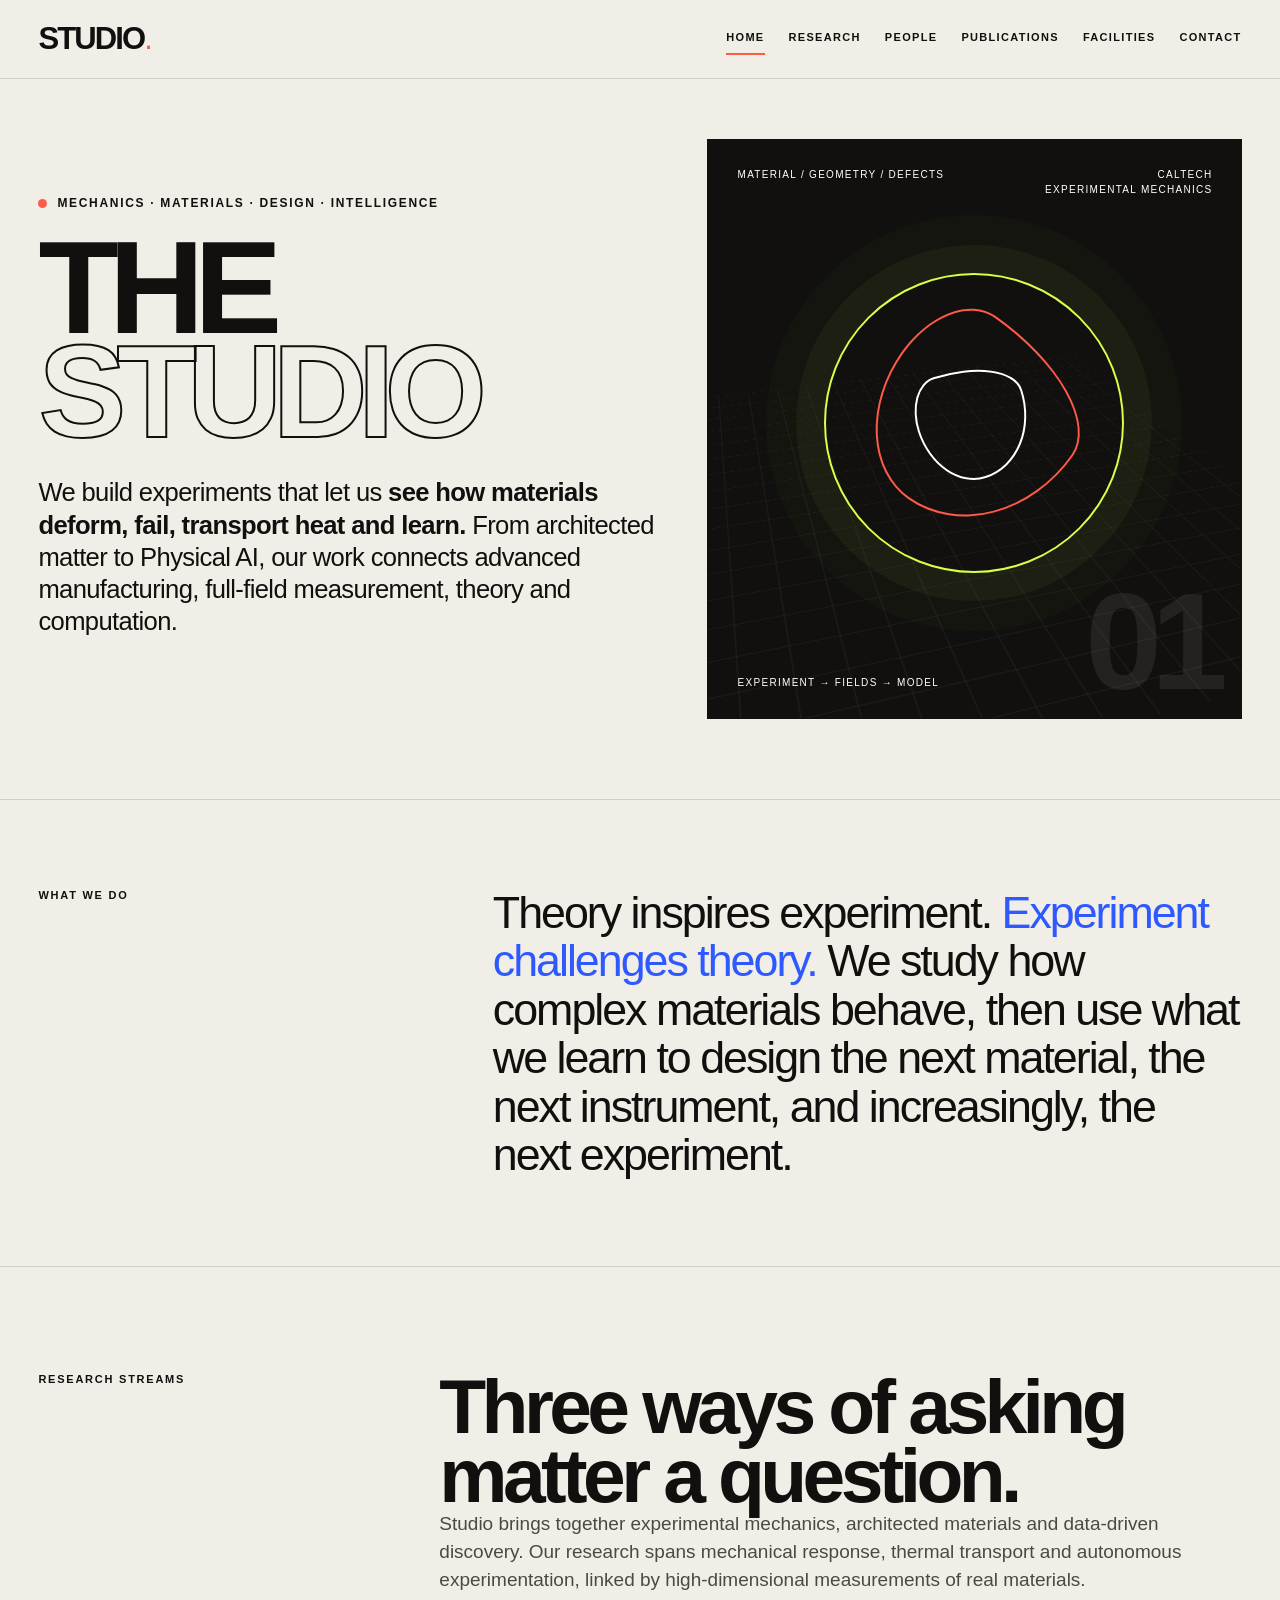
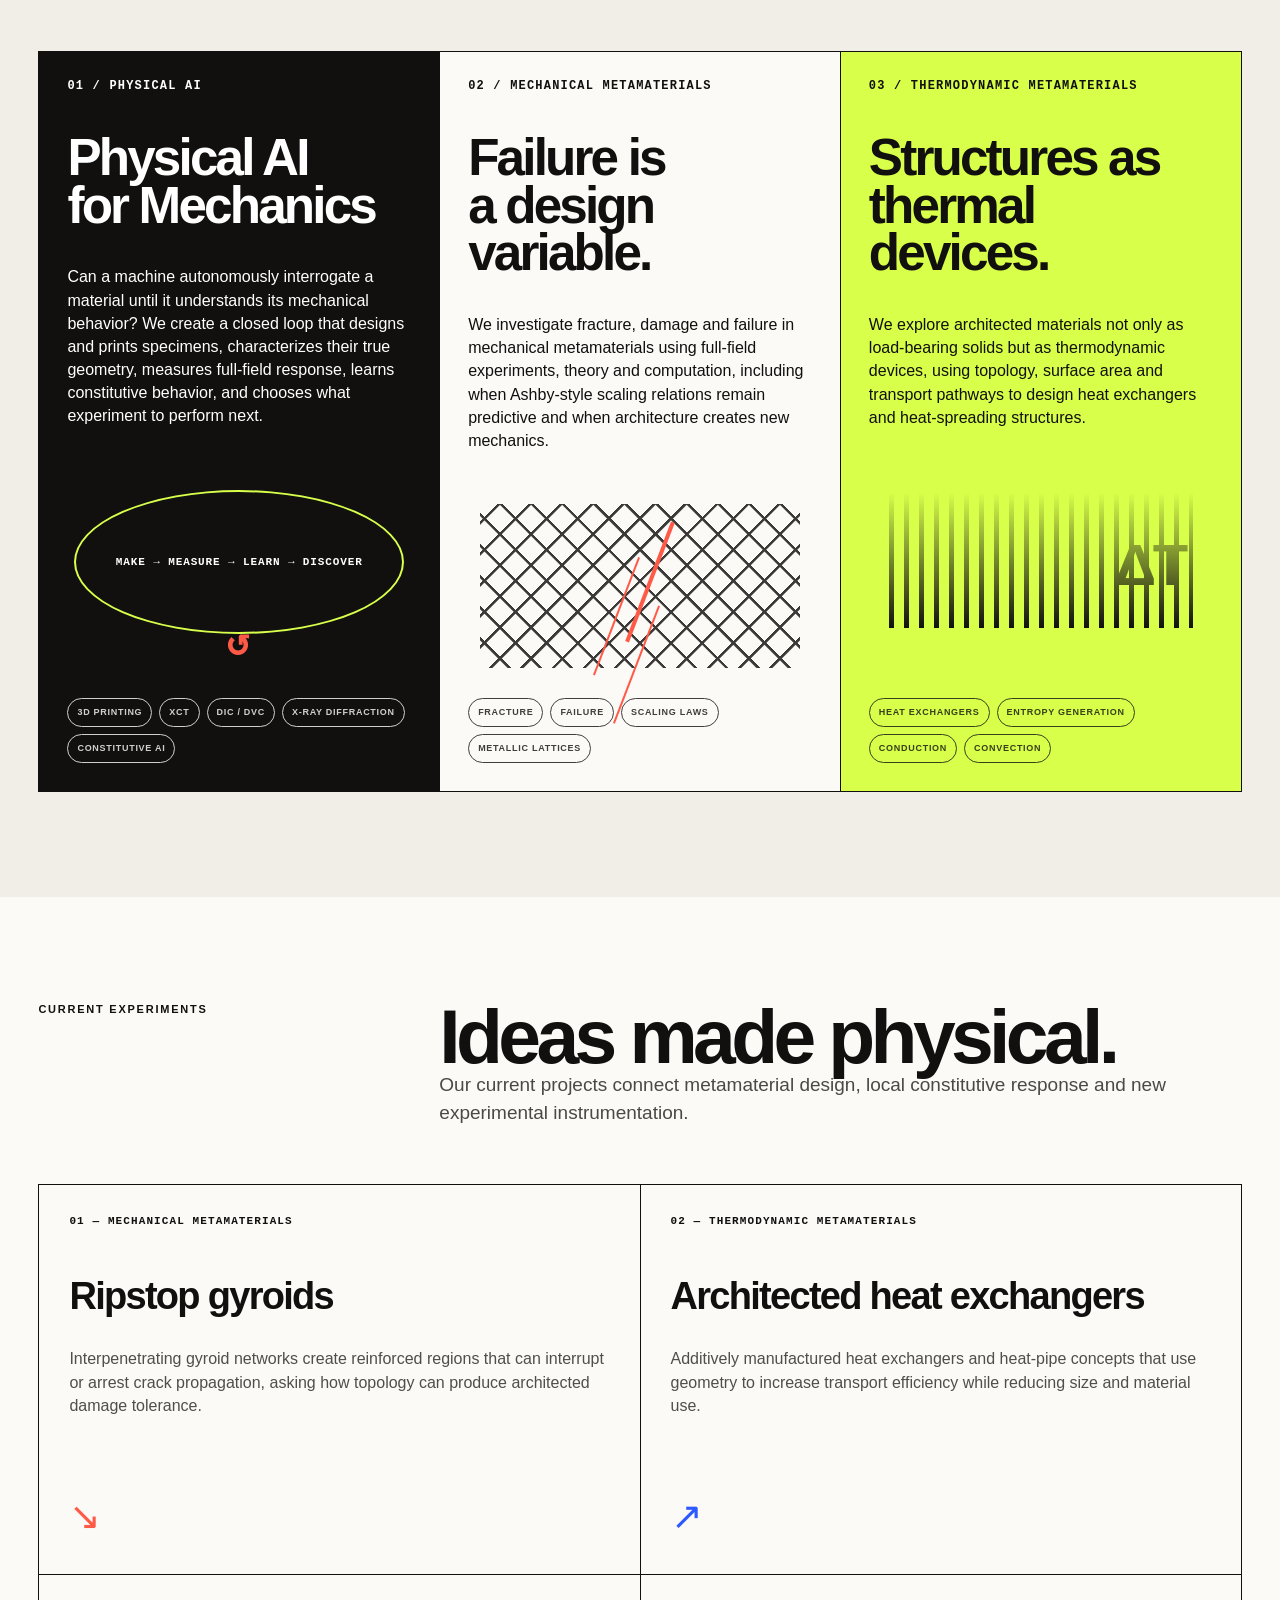
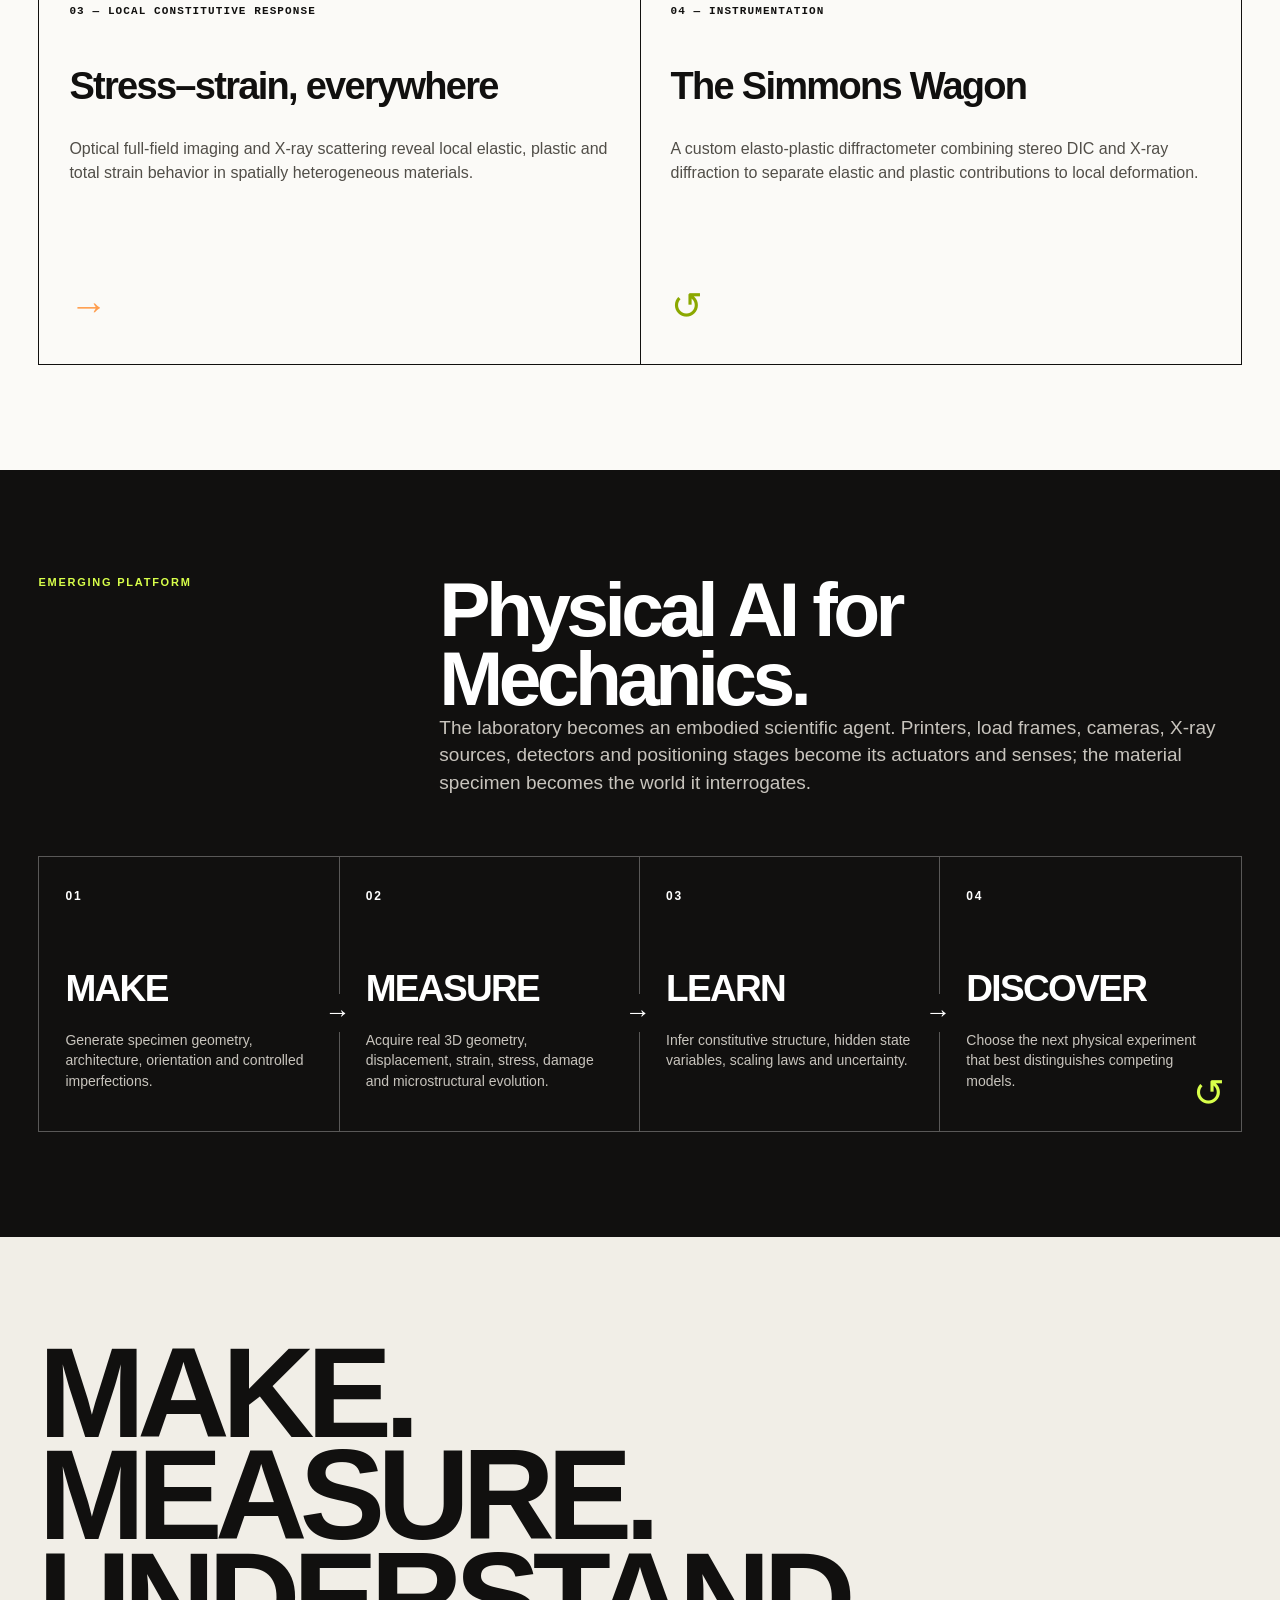
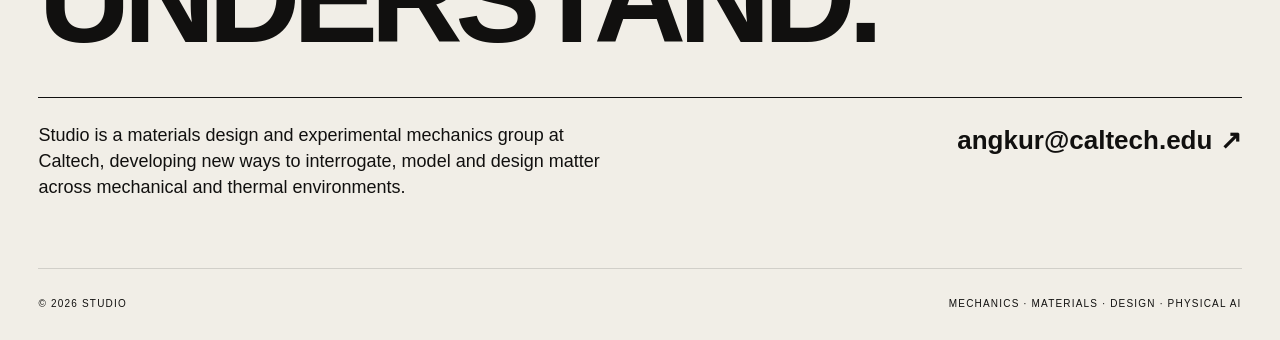
==== commit 50ccca76: "Add files via upload" ====
--- a/index.html
+++ b/index.html
@@ -1,176 +1,14 @@
-<!DOCTYPE html>
-<html lang="en">
-<head>
-  <meta charset="UTF-8" />
-  <meta name="viewport" content="width=device-width, initial-scale=1.0" />
-  <meta name="description" content="STUDIO — Mechanics, Materials, Design & Physical AI at Caltech." />
-  <title>STUDIO — Mechanics, Materials & Physical AI</title>
-  <link rel="stylesheet" href="assets/css/style.css" />
-  <style>
-    /* Image-free layout: retain the original editorial structure without placeholders. */
-    .research-row,
-    .research-row--reverse {
-      grid-template-columns: minmax(0, 1fr);
-    }
-    .research-copy {
-      max-width: 58rem;
-    }
-    .experiment-grid {
-      align-items: start;
-    }
-    .full-bleed {
-      display: none;
-    }
-  </style>
-</head>
-<body>
-  <header class="site-header">
-    <a class="brand" href="#top" aria-label="STUDIO home">STUDIO<span>.</span></a>
-    <button class="menu-toggle" aria-label="Toggle menu" aria-expanded="false">Menu</button>
-    <nav class="nav" aria-label="Primary navigation">
-      <a href="index.html">Home</a>
-      <a href="research.html">Research</a>
-      <a href="people.html">People</a>
-      <a href="publications.html">Publications</a>
-      <a href="facilities.html">Facilities</a>
-      <a href="contact.html">Contact</a>
-    </nav>
-  </header>
-
-  <main id="top">
-    <section class="hero shell">
-      <p class="eyebrow">A mechanician’s atelier for materials engineering</p>
-      <div class="hero-grid">
-        <div class="hero-copy">
-          <h1>The Studio</h1>
-          <p class="hero-intro">We are experimenters who build instruments, take measurements fueling materials engineering to design tomorrow’s materials — from aerospace, healthcare to quantum.</p>
-        </div>
-        <div class="hero-meta" aria-label="Research themes">
-          <p>Material / geometry / defects</p>
-          <p>Experiment → fields → model</p>
-          <p>Caltech<br />Experimental Mechanics</p>
-        </div>
-      </div>
-
-    </section>
-
-    <section class="intro shell section-rule">
-      <div class="section-index">01</div>
-      <div class="section-heading">
-        <p class="eyebrow">What we do?</p>
-        <h2>Theory inspires experiment. Experiment challenges theory.</h2>
-      </div>
-      <div class="section-body">
-        <p>We build instruments, design experiments, and use X-rays to generate multiscale (atomistic to continuum), multimodal datasets of complex material behavior through full-field measurements—fueling materials informatics to enable AI in materials design and Physical AI to design the next generation of experiments.</p>
-      </div>
-    </section>
-
-    <section class="shell research-section section-rule">
-      <div class="section-kicker">
-        <p class="eyebrow">Research streams</p>
-        <h2>Three ways of asking matter a question.</h2>
-        <p>Studio brings together experimental mechanics, architected materials and data-driven discovery. Our research spans mechanical response, thermal transport and autonomous experimentation, linked by high-dimensional measurements of real materials.</p>
-      </div>
-
-      <article class="research-row">
-        <div class="research-copy">
-          <p class="eyebrow">Physical AI</p>
-          <h3>Physical AI<br />for Mechanics</h3>
-          <p>Can a machine autonomously interrogate a material until it understands its mechanical behavior? We create a closed loop that designs and prints specimens, characterizes their true geometry, measures full-field response, learns constitutive behavior, and chooses what experiment to perform next.</p>
-          <p class="tags">3D printing · XCT · DIC / DVC · X-ray diffraction · Constitutive AI</p>
-        </div>
-      </article>
-
-      <article class="research-row research-row--reverse">
-        <div class="research-copy">
-          <p class="eyebrow">Mechanical metamaterials</p>
-          <h3>Failure is<br />a design variable.</h3>
-          <p>We investigate fracture, damage and failure in mechanical metamaterials using full-field experiments, theory and computation, including when Ashby-style scaling relations remain predictive and when architecture creates new mechanics.</p>
-          <p class="tags">Fracture · Failure · Scaling laws · Metallic lattices</p>
-        </div>
-      </article>
-
-      <article class="research-row">
-        <div class="research-copy">
-          <p class="eyebrow">Thermodynamic metamaterials</p>
-          <h3>Structures as<br />thermal devices.</h3>
-          <p>We explore architected materials not only as load-bearing solids but as thermodynamic devices, using topology, surface area and transport pathways to design heat exchangers and heat-spreading structures.</p>
-          <p class="tags">Heat exchangers · Entropy generation · Conduction · Convection</p>
-        </div>
-      </article>
-    </section>
-
-    <section class="experiments shell section-rule">
-      <div class="section-kicker experiments-heading">
-        <p class="eyebrow">Current experiments</p>
-        <h2>Ideas made physical.</h2>
-        <p>Our current projects connect metamaterial design, local constitutive response and new experimental instrumentation.</p>
-      </div>
-
-      <div class="experiment-grid">
-        <article class="experiment experiment--wide">
-          <p class="eyebrow">Mechanical metamaterials</p>
-          <h3>Ripstop gyroids</h3>
-          <p>Interpenetrating gyroid networks create reinforced regions that can interrupt or arrest crack propagation, asking how topology can produce architected damage tolerance.</p>
-        </article>
-
-        <article class="experiment experiment--small experiment--offset">
-          <p class="eyebrow">Thermodynamic metamaterials</p>
-          <h3>Architected heat exchangers</h3>
-          <p>Additively manufactured heat exchangers and heat-pipe concepts that use geometry to increase transport efficiency while reducing size and material use.</p>
-        </article>
-
-        <article class="experiment experiment--small">
-          <p class="eyebrow">Local constitutive response</p>
-          <h3>Stress–strain, everywhere</h3>
-          <p>Optical full-field imaging and X-ray scattering reveal local elastic, plastic and total strain behavior in spatially heterogeneous materials.</p>
-        </article>
-
-        <article class="experiment experiment--wide experiment--right">
-          <p class="eyebrow">Instrumentation</p>
-          <h3>The Simmons Wagon</h3>
-          <p>A custom elasto-plastic diffractometer combining stereo DIC and X-ray diffraction to separate elastic and plastic contributions to local deformation.</p>
-        </article>
-      </div>
-    </section>
-
-    <section class="physical-ai shell section-rule">
-      <div class="physical-ai-intro">
-        <p class="eyebrow">Emerging platform</p>
-        <h2>Physical AI for Mechanics.</h2>
-        <p>The laboratory becomes an embodied scientific agent. Printers, load frames, cameras, X-ray sources, detectors and positioning stages become its actuators and senses; the material specimen becomes the world it interrogates.</p>
-      </div>
-
-      <div class="loop" aria-label="Physical AI research loop">
-        <div class="loop-item loop-item--top"><span>01</span><h3>MAKE</h3><p>Generate specimen geometry, architecture, orientation and controlled imperfections.</p></div>
-        <div class="loop-item loop-item--right"><span>02</span><h3>MEASURE</h3><p>Acquire real 3D geometry, displacement, strain, stress, damage and microstructural evolution.</p></div>
-        <div class="loop-item loop-item--bottom"><span>03</span><h3>LEARN</h3><p>Infer constitutive structure, hidden state variables, scaling laws and uncertainty.</p></div>
-        <div class="loop-item loop-item--left"><span>04</span><h3>DISCOVER</h3><p>Choose the next physical experiment that best distinguishes competing models.</p></div>
-      </div>
-    </section>
-
-    <section class="closing shell">
-      <h2>MAKE.<br />MEASURE.<br />UNDERSTAND.</h2>
-      <div class="closing-copy">
-        <p>Studio is a materials design and experimental mechanics group at Caltech, developing new ways to interrogate, model and design matter across mechanical and thermal environments.</p>
-        <a href="mailto:angkur@caltech.edu">angkur@caltech.edu ↗</a>
-      </div>
-    </section>
-  </main>
-
-  <footer class="site-footer shell">
-    <p>© STUDIO</p>
-    <p>Mechanics · Materials · Design · Physical AI</p>
-  </footer>
-
-  <script>
-    const button = document.querySelector('.menu-toggle');
-    const nav = document.querySelector('.nav');
-    button?.addEventListener('click', () => {
-      const open = button.getAttribute('aria-expanded') === 'true';
-      button.setAttribute('aria-expanded', String(!open));
-      nav.classList.toggle('nav--open');
-    });
-  </script>
-</body>
-</html>
+<!doctype html><html lang="en"><head><meta charset="utf-8"><meta name="viewport" content="width=device-width,initial-scale=1"><meta name="description" content="STUDIO at Caltech studies mechanics, materials design, metamaterials, X-ray characterization and Physical AI for Mechanics."><title>STUDIO — Mechanics, Materials & Physical AI</title><link rel="stylesheet" href="assets/css/style.css"></head><body>
+<header class="site-header"><div class="wrap"><nav><a class="brand" href="index.html">STUDIO<span>.</span></a><button class="menu-btn" aria-expanded="false">Menu</button><div class="navlinks"><a class="active" href="index.html">Home</a><a href="research.html">Research</a><a href="people.html">People</a><a href="publications.html">Publications</a><a href="facilities.html">Facilities</a><a href="contact.html">Contact</a></div></nav></div></header>
+<main>
+<div class="wrap"><section class="hero"><div><div class="eyebrow"><span class="dot"></span> Mechanics · Materials · Design · Intelligence</div><h1>THE<br><span class="outline">STUDIO</span></h1><p class="lede">We build experiments that let us <b>see how materials deform, fail, transport heat and learn.</b> From architected matter to Physical AI, our work connects advanced manufacturing, full-field measurement, theory and computation.</p></div><div class="hero-side"><div class="mesh"></div><div class="orb"></div><div class="hlabel hl1">Material / geometry / defects</div><div class="hlabel hl2">Experiment → fields → model</div><div class="hlabel hl3">Caltech<br>Experimental Mechanics</div><div class="hero-num">01</div></div></section></div>
+<section class="manifesto"><div class="wrap manifesto-grid"><div class="section-tag">What we do</div><p>Theory inspires experiment. <em>Experiment challenges theory.</em> We study how complex materials behave, then use what we learn to design the next material, the next instrument, and increasingly, the next experiment.</p></div></section>
+<section class="section"><div class="wrap"><div class="intro-grid"><div class="section-tag">Research streams</div><div><h2>Three ways of asking matter a question.</h2><p>Studio brings together experimental mechanics, architected materials and data-driven discovery. Our research spans mechanical response, thermal transport and autonomous experimentation, linked by high-dimensional measurements of real materials.</p></div></div>
+<div class="pillar-grid"><article class="pillar"><div class="pnum">01 / PHYSICAL AI</div><h3>Physical AI<br>for Mechanics</h3><p>Can a machine autonomously interrogate a material until it understands its mechanical behavior? We create a closed loop that designs and prints specimens, characterizes their true geometry, measures full-field response, learns constitutive behavior, and chooses what experiment to perform next.</p><div class="pillar-visual"><div class="loopline"></div></div><div class="tags"><span class="tag">3D printing</span><span class="tag">XCT</span><span class="tag">DIC / DVC</span><span class="tag">X-ray diffraction</span><span class="tag">Constitutive AI</span></div></article>
+<article class="pillar"><div class="pnum">02 / MECHANICAL METAMATERIALS</div><h3>Failure is<br>a design variable.</h3><p>We investigate fracture, damage and failure in mechanical metamaterials using full-field experiments, theory and computation, including when Ashby-style scaling relations remain predictive and when architecture creates new mechanics.</p><div class="pillar-visual"><div class="lattice"></div><div class="crack"></div></div><div class="tags"><span class="tag">Fracture</span><span class="tag">Failure</span><span class="tag">Scaling laws</span><span class="tag">Metallic lattices</span></div></article>
+<article class="pillar"><div class="pnum">03 / THERMODYNAMIC METAMATERIALS</div><h3>Structures as<br>thermal devices.</h3><p>We explore architected materials not only as load-bearing solids but as thermodynamic devices, using topology, surface area and transport pathways to design heat exchangers and heat-spreading structures.</p><div class="pillar-visual"><div class="heat"></div></div><div class="tags"><span class="tag">Heat exchangers</span><span class="tag">Entropy generation</span><span class="tag">Conduction</span><span class="tag">Convection</span></div></article></div>
+</div></section>
+<section class="section alt"><div class="wrap"><div class="intro-grid"><div class="section-tag">Current experiments</div><div><h2>Ideas made physical.</h2><p>Our current projects connect metamaterial design, local constitutive response and new experimental instrumentation.</p></div></div><div class="project-grid"><article class="project"><small>01 — MECHANICAL METAMATERIALS</small><h3>Ripstop gyroids</h3><p>Interpenetrating gyroid networks create reinforced regions that can interrupt or arrest crack propagation, asking how topology can produce architected damage tolerance.</p><div class="arrow">↘</div></article><article class="project"><small>02 — THERMODYNAMIC METAMATERIALS</small><h3>Architected heat exchangers</h3><p>Additively manufactured heat exchangers and heat-pipe concepts that use geometry to increase transport efficiency while reducing size and material use.</p><div class="arrow">↗</div></article><article class="project"><small>03 — LOCAL CONSTITUTIVE RESPONSE</small><h3>Stress–strain, everywhere</h3><p>Optical full-field imaging and X-ray scattering reveal local elastic, plastic and total strain behavior in spatially heterogeneous materials.</p><div class="arrow">→</div></article><article class="project"><small>04 — INSTRUMENTATION</small><h3>The Simmons Wagon</h3><p>A custom elasto-plastic diffractometer combining stereo DIC and X-ray diffraction to separate elastic and plastic contributions to local deformation.</p><div class="arrow">↺</div></article></div></div></section>
+<section class="section dark"><div class="wrap"><div class="intro-grid"><div class="section-tag" style="color:var(--acid)">Emerging platform</div><div><h2>Physical AI for Mechanics.</h2><p>The laboratory becomes an embodied scientific agent. Printers, load frames, cameras, X-ray sources, detectors and positioning stages become its actuators and senses; the material specimen becomes the world it interrogates.</p></div></div><div class="ai-loop"><div class="ai-step"><b>01</b><h3>MAKE</h3><p>Generate specimen geometry, architecture, orientation and controlled imperfections.</p></div><div class="ai-step"><b>02</b><h3>MEASURE</h3><p>Acquire real 3D geometry, displacement, strain, stress, damage and microstructural evolution.</p></div><div class="ai-step"><b>03</b><h3>LEARN</h3><p>Infer constitutive structure, hidden state variables, scaling laws and uncertainty.</p></div><div class="ai-step"><b>04</b><h3>DISCOVER</h3><p>Choose the next physical experiment that best distinguishes competing models.</p></div></div></div></section>
+<section class="cta"><div class="wrap"><h2 class="cta-title">MAKE.<br>MEASURE.<br>UNDERSTAND.</h2><div class="cta-row"><p>Studio is a materials design and experimental mechanics group at Caltech, developing new ways to interrogate, model and design matter across mechanical and thermal environments.</p><div class="cta-contact"><a href="mailto:angkur@caltech.edu">angkur@caltech.edu ↗</a></div></div></div></section>
+</main><div class="wrap"><footer><span>© <span data-year></span> STUDIO</span><span>Mechanics · Materials · Design · Physical AI</span></footer></div><script src="assets/js/main.js"></script></body></html>
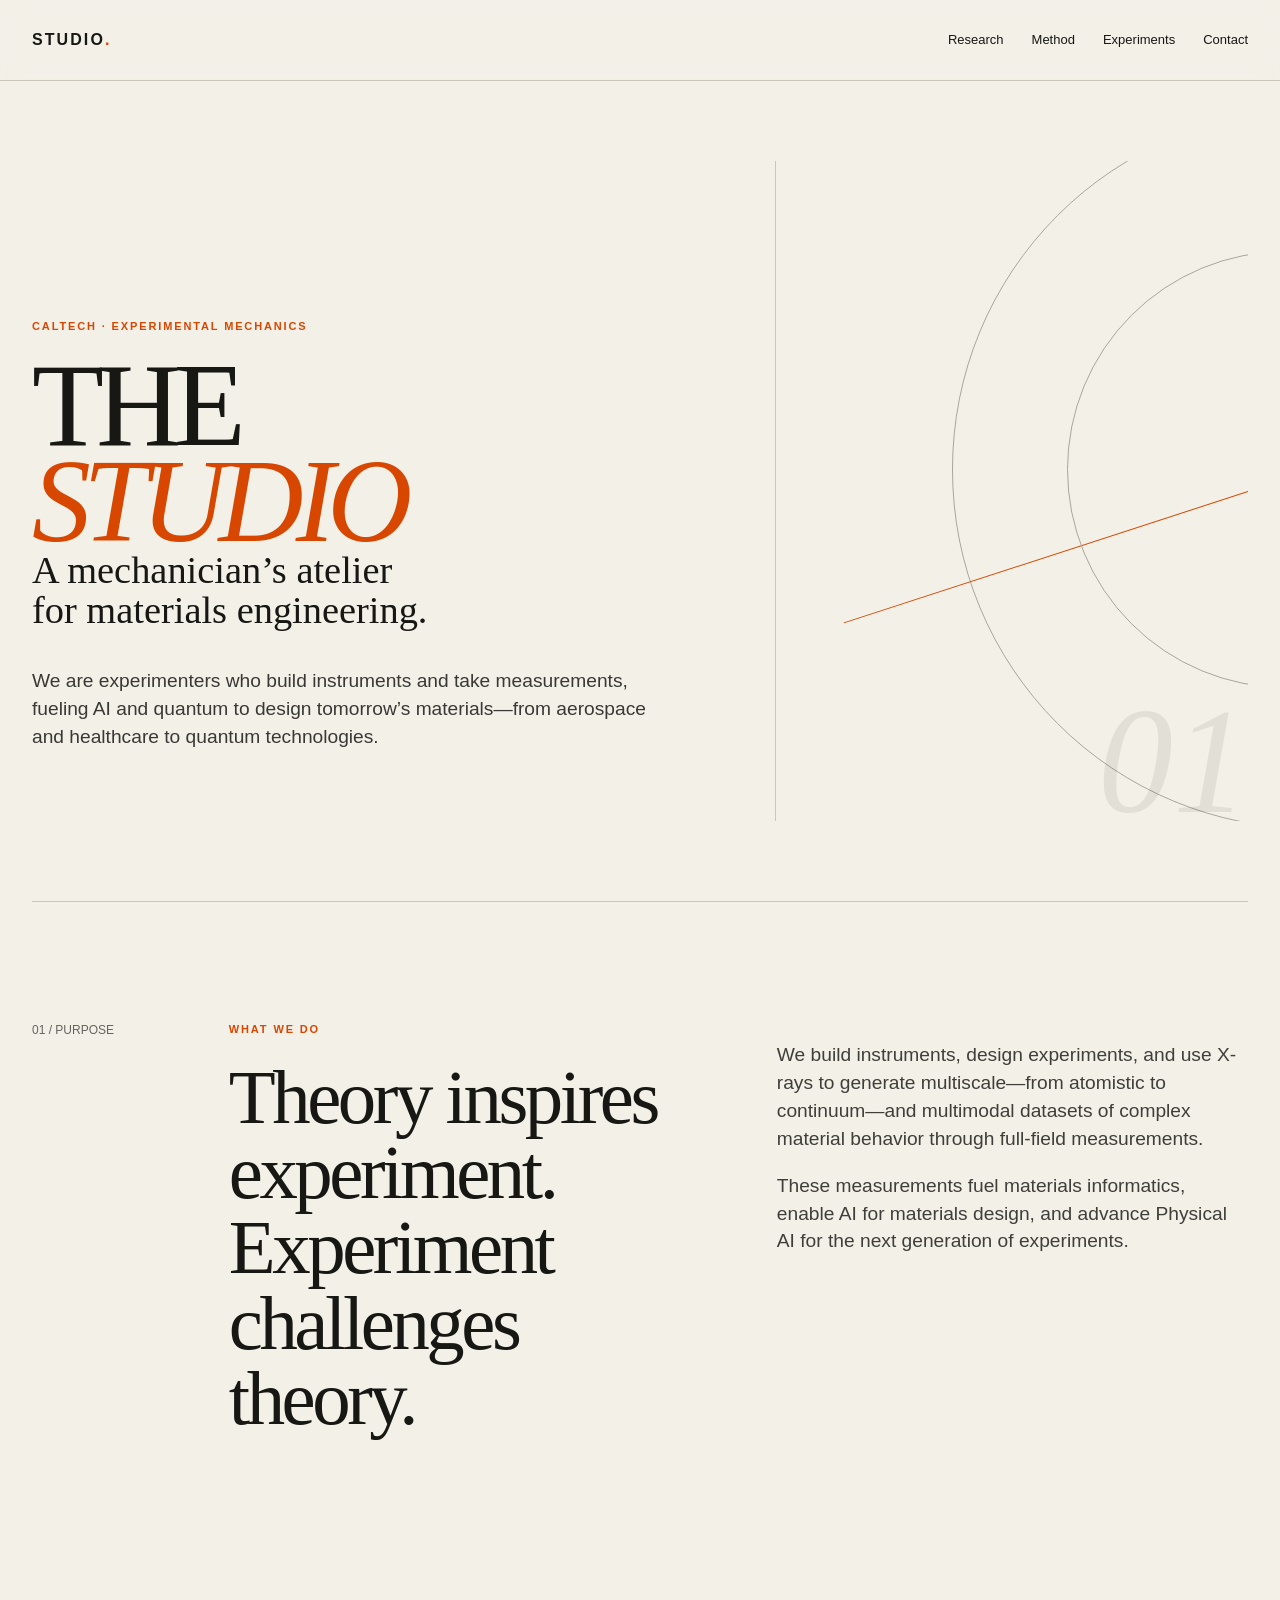
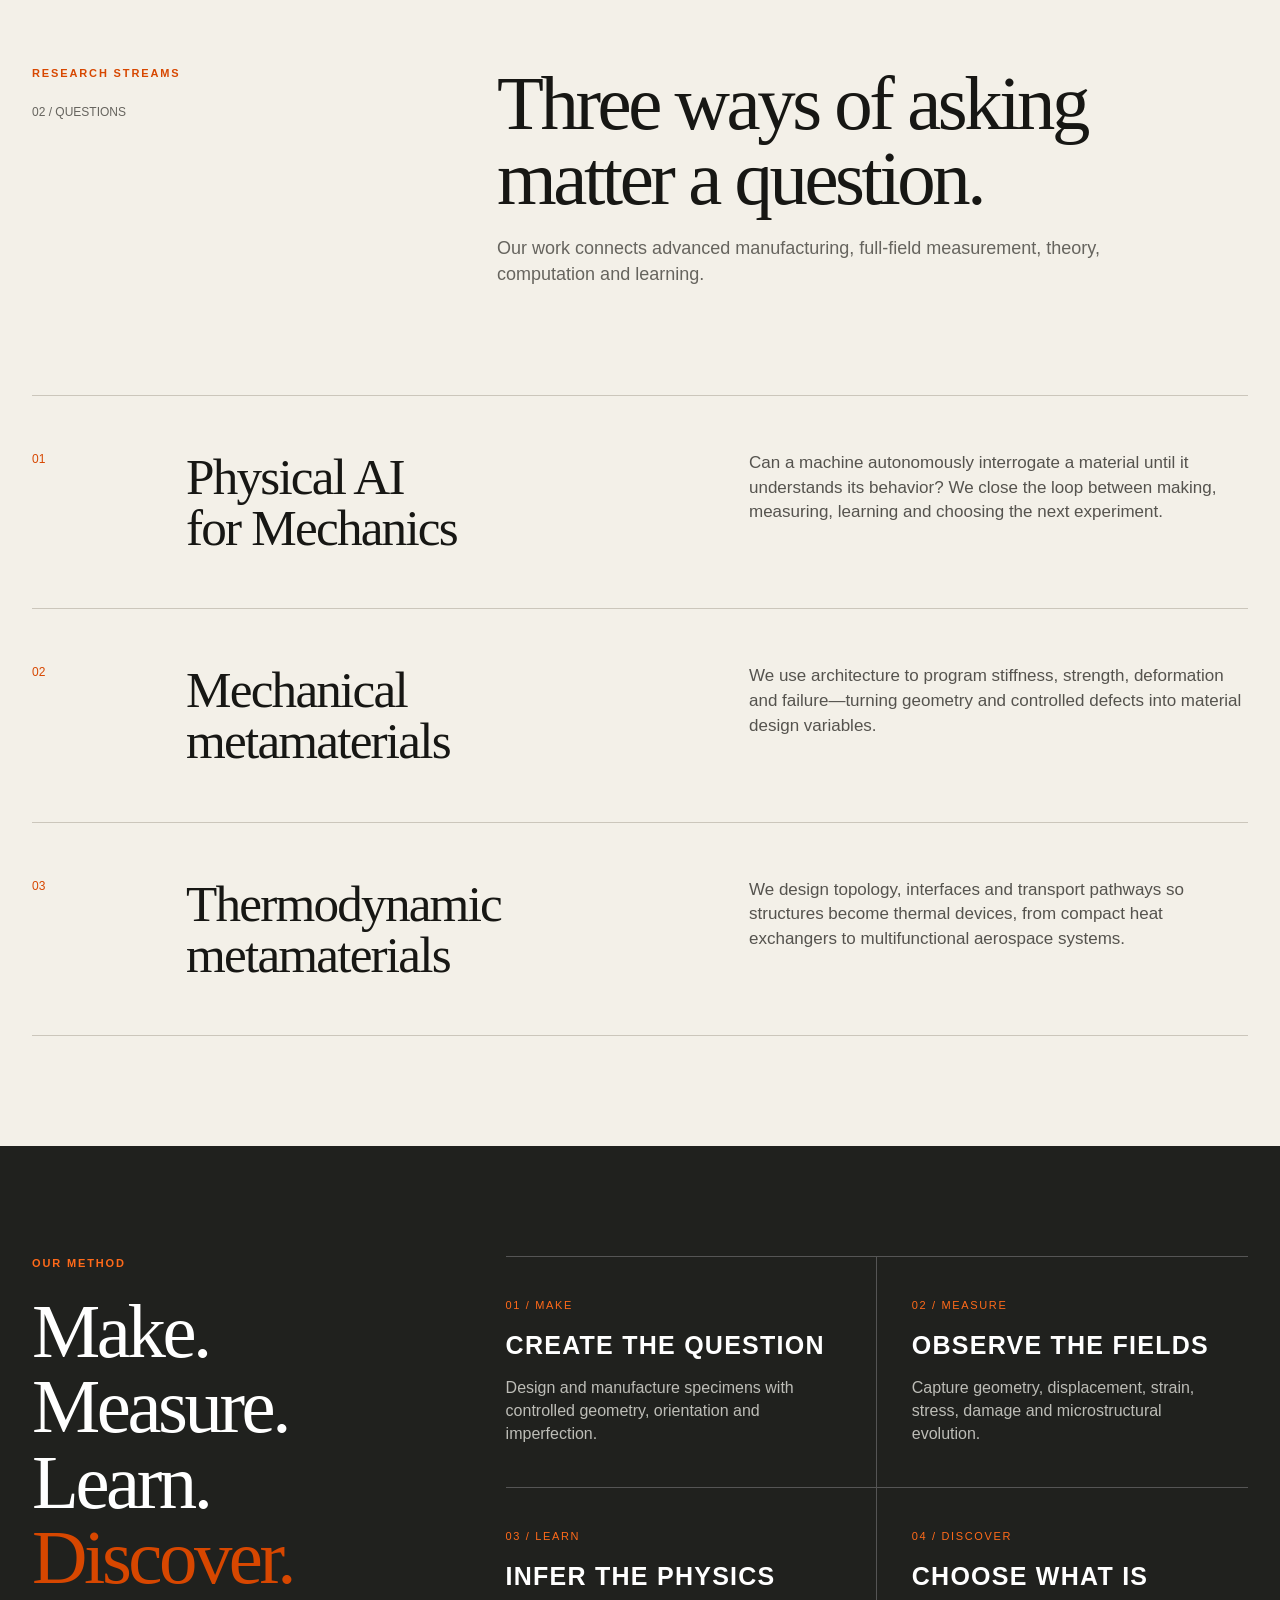
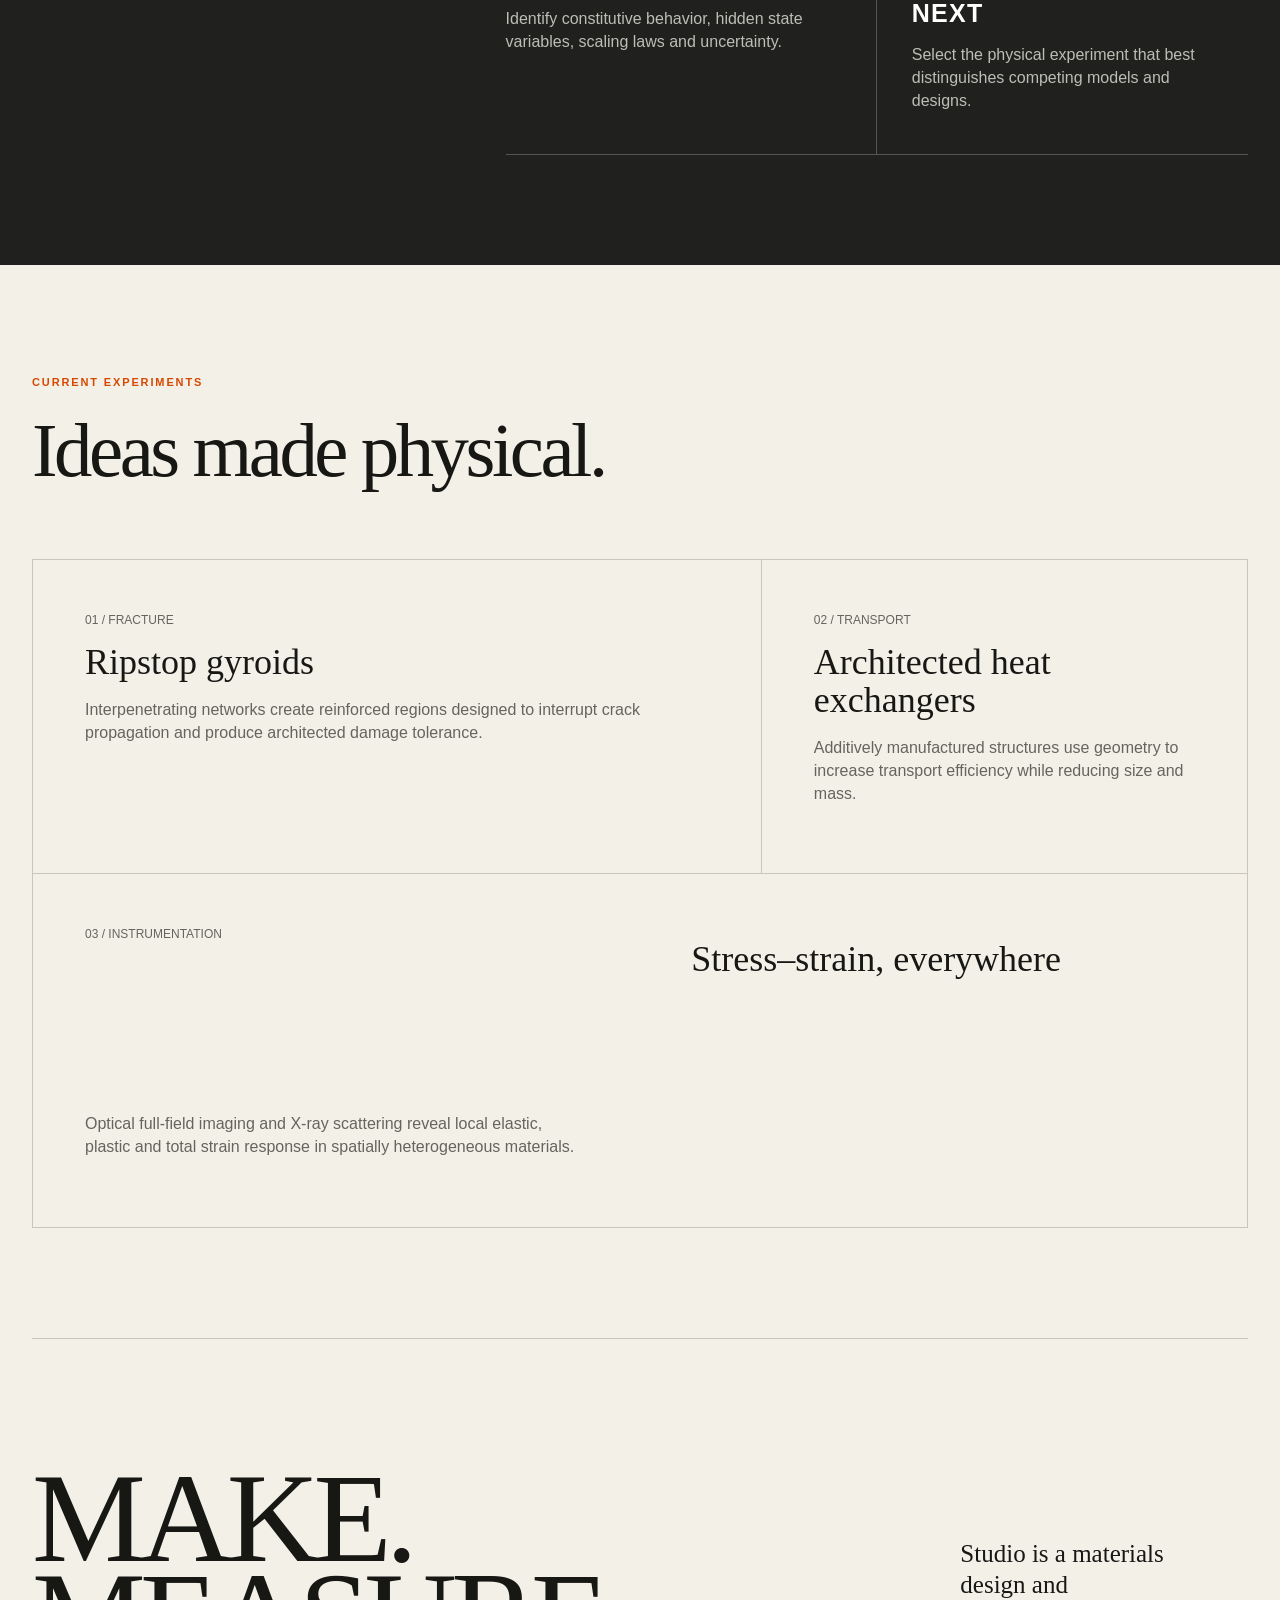
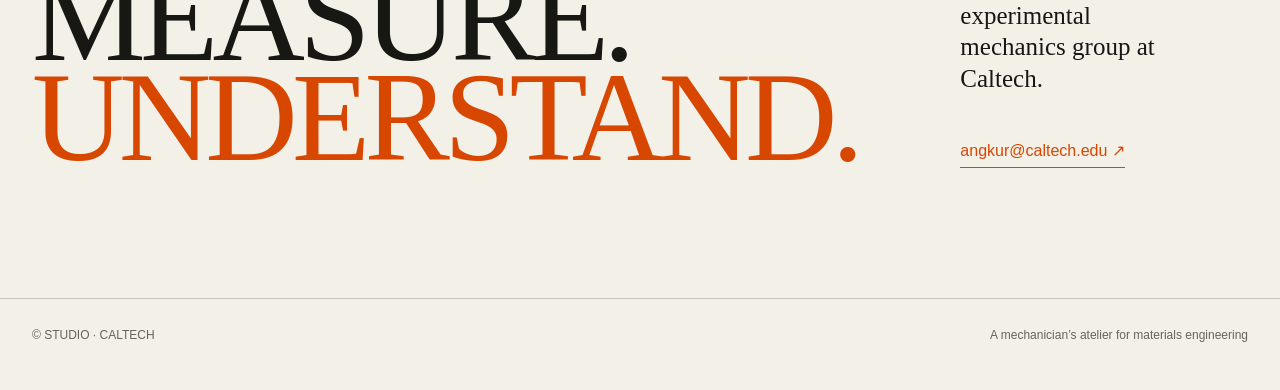
==== commit 53ee125c: "Add files via upload" ====
--- a/index.html
+++ b/index.html
@@ -1,14 +1,43 @@
-<!doctype html><html lang="en"><head><meta charset="utf-8"><meta name="viewport" content="width=device-width,initial-scale=1"><meta name="description" content="STUDIO at Caltech studies mechanics, materials design, metamaterials, X-ray characterization and Physical AI for Mechanics."><title>STUDIO — Mechanics, Materials & Physical AI</title><link rel="stylesheet" href="assets/css/style.css"></head><body>
-<header class="site-header"><div class="wrap"><nav><a class="brand" href="index.html">STUDIO<span>.</span></a><button class="menu-btn" aria-expanded="false">Menu</button><div class="navlinks"><a class="active" href="index.html">Home</a><a href="research.html">Research</a><a href="people.html">People</a><a href="publications.html">Publications</a><a href="facilities.html">Facilities</a><a href="contact.html">Contact</a></div></nav></div></header>
-<main>
-<div class="wrap"><section class="hero"><div><div class="eyebrow"><span class="dot"></span> Mechanics · Materials · Design · Intelligence</div><h1>THE<br><span class="outline">STUDIO</span></h1><p class="lede">We build experiments that let us <b>see how materials deform, fail, transport heat and learn.</b> From architected matter to Physical AI, our work connects advanced manufacturing, full-field measurement, theory and computation.</p></div><div class="hero-side"><div class="mesh"></div><div class="orb"></div><div class="hlabel hl1">Material / geometry / defects</div><div class="hlabel hl2">Experiment → fields → model</div><div class="hlabel hl3">Caltech<br>Experimental Mechanics</div><div class="hero-num">01</div></div></section></div>
-<section class="manifesto"><div class="wrap manifesto-grid"><div class="section-tag">What we do</div><p>Theory inspires experiment. <em>Experiment challenges theory.</em> We study how complex materials behave, then use what we learn to design the next material, the next instrument, and increasingly, the next experiment.</p></div></section>
-<section class="section"><div class="wrap"><div class="intro-grid"><div class="section-tag">Research streams</div><div><h2>Three ways of asking matter a question.</h2><p>Studio brings together experimental mechanics, architected materials and data-driven discovery. Our research spans mechanical response, thermal transport and autonomous experimentation, linked by high-dimensional measurements of real materials.</p></div></div>
-<div class="pillar-grid"><article class="pillar"><div class="pnum">01 / PHYSICAL AI</div><h3>Physical AI<br>for Mechanics</h3><p>Can a machine autonomously interrogate a material until it understands its mechanical behavior? We create a closed loop that designs and prints specimens, characterizes their true geometry, measures full-field response, learns constitutive behavior, and chooses what experiment to perform next.</p><div class="pillar-visual"><div class="loopline"></div></div><div class="tags"><span class="tag">3D printing</span><span class="tag">XCT</span><span class="tag">DIC / DVC</span><span class="tag">X-ray diffraction</span><span class="tag">Constitutive AI</span></div></article>
-<article class="pillar"><div class="pnum">02 / MECHANICAL METAMATERIALS</div><h3>Failure is<br>a design variable.</h3><p>We investigate fracture, damage and failure in mechanical metamaterials using full-field experiments, theory and computation, including when Ashby-style scaling relations remain predictive and when architecture creates new mechanics.</p><div class="pillar-visual"><div class="lattice"></div><div class="crack"></div></div><div class="tags"><span class="tag">Fracture</span><span class="tag">Failure</span><span class="tag">Scaling laws</span><span class="tag">Metallic lattices</span></div></article>
-<article class="pillar"><div class="pnum">03 / THERMODYNAMIC METAMATERIALS</div><h3>Structures as<br>thermal devices.</h3><p>We explore architected materials not only as load-bearing solids but as thermodynamic devices, using topology, surface area and transport pathways to design heat exchangers and heat-spreading structures.</p><div class="pillar-visual"><div class="heat"></div></div><div class="tags"><span class="tag">Heat exchangers</span><span class="tag">Entropy generation</span><span class="tag">Conduction</span><span class="tag">Convection</span></div></article></div>
-</div></section>
-<section class="section alt"><div class="wrap"><div class="intro-grid"><div class="section-tag">Current experiments</div><div><h2>Ideas made physical.</h2><p>Our current projects connect metamaterial design, local constitutive response and new experimental instrumentation.</p></div></div><div class="project-grid"><article class="project"><small>01 — MECHANICAL METAMATERIALS</small><h3>Ripstop gyroids</h3><p>Interpenetrating gyroid networks create reinforced regions that can interrupt or arrest crack propagation, asking how topology can produce architected damage tolerance.</p><div class="arrow">↘</div></article><article class="project"><small>02 — THERMODYNAMIC METAMATERIALS</small><h3>Architected heat exchangers</h3><p>Additively manufactured heat exchangers and heat-pipe concepts that use geometry to increase transport efficiency while reducing size and material use.</p><div class="arrow">↗</div></article><article class="project"><small>03 — LOCAL CONSTITUTIVE RESPONSE</small><h3>Stress–strain, everywhere</h3><p>Optical full-field imaging and X-ray scattering reveal local elastic, plastic and total strain behavior in spatially heterogeneous materials.</p><div class="arrow">→</div></article><article class="project"><small>04 — INSTRUMENTATION</small><h3>The Simmons Wagon</h3><p>A custom elasto-plastic diffractometer combining stereo DIC and X-ray diffraction to separate elastic and plastic contributions to local deformation.</p><div class="arrow">↺</div></article></div></div></section>
-<section class="section dark"><div class="wrap"><div class="intro-grid"><div class="section-tag" style="color:var(--acid)">Emerging platform</div><div><h2>Physical AI for Mechanics.</h2><p>The laboratory becomes an embodied scientific agent. Printers, load frames, cameras, X-ray sources, detectors and positioning stages become its actuators and senses; the material specimen becomes the world it interrogates.</p></div></div><div class="ai-loop"><div class="ai-step"><b>01</b><h3>MAKE</h3><p>Generate specimen geometry, architecture, orientation and controlled imperfections.</p></div><div class="ai-step"><b>02</b><h3>MEASURE</h3><p>Acquire real 3D geometry, displacement, strain, stress, damage and microstructural evolution.</p></div><div class="ai-step"><b>03</b><h3>LEARN</h3><p>Infer constitutive structure, hidden state variables, scaling laws and uncertainty.</p></div><div class="ai-step"><b>04</b><h3>DISCOVER</h3><p>Choose the next physical experiment that best distinguishes competing models.</p></div></div></div></section>
-<section class="cta"><div class="wrap"><h2 class="cta-title">MAKE.<br>MEASURE.<br>UNDERSTAND.</h2><div class="cta-row"><p>Studio is a materials design and experimental mechanics group at Caltech, developing new ways to interrogate, model and design matter across mechanical and thermal environments.</p><div class="cta-contact"><a href="mailto:angkur@caltech.edu">angkur@caltech.edu ↗</a></div></div></div></section>
-</main><div class="wrap"><footer><span>© <span data-year></span> STUDIO</span><span>Mechanics · Materials · Design · Physical AI</span></footer></div><script src="assets/js/main.js"></script></body></html>
+<!doctype html>
+<html lang="en">
+<head>
+  <meta charset="utf-8">
+  <meta name="viewport" content="width=device-width, initial-scale=1">
+  <meta name="description" content="Studio at Caltech — a mechanician's atelier for materials engineering.">
+  <title>STUDIO — Materials Engineering at Caltech</title>
+  <style>
+    :root{--paper:#f3f0e8;--ink:#171714;--muted:#66645e;--line:#cbc6bb;--orange:#d74700;--dark:#20211e;--white:#fff;--max:1380px}
+    *{box-sizing:border-box}html{scroll-behavior:smooth}body{margin:0;background:var(--paper);color:var(--ink);font-family:Arial,Helvetica,sans-serif;line-height:1.45}a{color:inherit}.shell{width:min(calc(100% - 64px),var(--max));margin:auto}.site-header{position:sticky;top:0;z-index:10;background:rgba(243,240,232,.94);backdrop-filter:blur(10px);border-bottom:1px solid var(--line)}nav{height:80px;display:flex;align-items:center;justify-content:space-between}.brand{text-decoration:none;font-weight:800;letter-spacing:.13em}.brand b,.orange{color:var(--orange)}.nav-links{display:flex;gap:28px}.nav-links a{text-decoration:none;font-size:13px}.nav-links a:hover{color:var(--orange)}.menu{display:none;border:0;background:none;font:inherit}.eyebrow{margin:0 0 22px;color:var(--orange);font-size:11px;font-weight:700;letter-spacing:.17em;text-transform:uppercase}.hero{min-height:calc(100vh - 80px);display:grid;grid-template-columns:1.15fr .85fr;align-items:center;gap:8vw;padding-block:80px}.hero h1{font:500 clamp(66px,9.2vw,150px)/.82 Georgia,serif;letter-spacing:-.065em;margin:0}.hero h1 span{font-style:italic;color:var(--orange)}.hero-copy{align-self:end;padding-bottom:4vw}.hero-copy .descriptor{font:400 clamp(26px,3vw,46px)/1.06 Georgia,serif;margin:0 0 36px}.hero-copy .lede{max-width:660px;color:#393834;font-size:clamp(17px,1.5vw,22px)}.hero-mark{height:100%;min-height:560px;position:relative;border-left:1px solid var(--line);overflow:hidden}.hero-mark:before,.hero-mark:after{content:"";position:absolute;border:1px solid #aaa69e;border-radius:50%}.hero-mark:before{width:56vw;height:56vw;right:-33vw;top:-4vw}.hero-mark:after{width:34vw;height:34vw;right:-20vw;top:7vw}.beam{position:absolute;left:10%;right:0;top:50%;height:1px;background:var(--orange);transform:rotate(-18deg);transform-origin:right}.hero-num{position:absolute;right:0;bottom:0;font:italic 150px/.8 Georgia,serif;color:rgba(23,23,20,.08)}.section-rule{border-top:1px solid var(--line)}.intro{display:grid;grid-template-columns:120px 1fr 1fr;gap:6vw;padding-block:120px}.index{font-size:12px;color:var(--muted)}h2{font:500 clamp(44px,6vw,88px)/.98 Georgia,serif;letter-spacing:-.045em;margin:0}.intro h2 em{color:var(--orange);font-weight:400}.intro-copy{font-size:clamp(18px,1.5vw,22px);color:#3f3e39}.streams{padding-block:110px}.section-head{display:grid;grid-template-columns:1fr 2fr;gap:7vw;margin-bottom:90px}.section-head p:last-child{max-width:640px;color:var(--muted);font-size:18px}.stream{display:grid;grid-template-columns:90px 1fr 1fr;gap:5vw;padding:55px 0;border-top:1px solid var(--line)}.stream:last-child{border-bottom:1px solid var(--line)}.stream .num{color:var(--orange);font-size:12px}.stream h3{font:500 clamp(34px,4vw,62px)/1 Georgia,serif;letter-spacing:-.035em;margin:0}.stream p{margin:0;color:#55534e;font-size:17px}.method{background:var(--dark);color:var(--white);padding-block:110px}.method .eyebrow{color:#ff6a1a}.method-grid{display:grid;grid-template-columns:1fr 2fr;gap:8vw}.method h2{max-width:500px}.loop{display:grid;grid-template-columns:repeat(2,1fr);border-top:1px solid #555}.step{padding:35px 24px 42px 0;border-bottom:1px solid #555}.step:nth-child(odd){border-right:1px solid #555}.step:nth-child(even){padding-left:35px}.step span{font-size:11px;color:#ff6a1a;letter-spacing:.15em}.step h3{font-size:25px;letter-spacing:.05em;margin:12px 0}.step p{color:#bdbdb7;margin:0}.projects{padding-block:110px}.project-grid{display:grid;grid-template-columns:1.2fr .8fr;gap:1px;background:var(--line);border:1px solid var(--line);margin-top:70px}.project{background:var(--paper);padding:52px;min-height:310px}.project:nth-child(3){grid-column:1/-1;display:grid;grid-template-columns:1fr 1fr;gap:8vw}.project h3{font:500 36px/1.05 Georgia,serif;margin:15px 0}.project p{color:var(--muted)}.closing{padding-block:130px}.closing-grid{display:grid;grid-template-columns:1.25fr .75fr;gap:8vw;align-items:end}.closing h2{font-size:clamp(62px,10vw,148px);line-height:.78}.closing h2 span{color:var(--orange)}.closing p{font:400 25px/1.25 Georgia,serif}.contact{display:inline-block;margin-top:20px;text-decoration:none;border-bottom:1px solid var(--orange);padding-bottom:5px;color:var(--orange)}footer{border-top:1px solid var(--line);padding:28px 0 45px}.footer-row{display:flex;justify-content:space-between;color:var(--muted);font-size:12px}
+    @media(max-width:800px){.shell{width:min(calc(100% - 36px),var(--max))}.menu{display:block}.nav-links{display:none;position:absolute;top:80px;left:0;right:0;background:var(--paper);padding:25px 18px;border-bottom:1px solid var(--line);flex-direction:column}.nav-links.open{display:flex}.hero{grid-template-columns:1fr;padding-block:70px;min-height:auto}.hero-mark{display:none}.hero-copy{padding:0}.intro,.stream,.section-head,.method-grid,.closing-grid{grid-template-columns:1fr}.intro{padding-block:80px}.index{margin-bottom:15px}.stream{grid-template-columns:50px 1fr}.stream p{grid-column:2}.loop{grid-template-columns:1fr}.step:nth-child(odd){border-right:0}.step:nth-child(even){padding-left:0}.project-grid{grid-template-columns:1fr}.project:nth-child(3){grid-column:auto;display:block}.project{padding:35px;min-height:0}.footer-row{gap:20px;flex-direction:column}}
+  </style>
+</head>
+<body>
+  <header class="site-header"><nav class="shell"><a class="brand" href="#top">STUDIO<b>.</b></a><button class="menu" aria-expanded="false" aria-controls="nav-links">Menu</button><div class="nav-links" id="nav-links"><a href="#research">Research</a><a href="#method">Method</a><a href="#experiments">Experiments</a><a href="#contact">Contact</a></div></nav></header>
+  <main id="top">
+    <section class="hero shell">
+      <div class="hero-copy"><p class="eyebrow" data-content="hero.eyebrow">Caltech · Experimental mechanics</p><h1>THE<br><span>STUDIO</span></h1><p class="descriptor" data-content="hero.tagline">A mechanician’s atelier<br>for materials engineering.</p><p class="lede" data-content="hero.introduction">We are experimenters who build instruments and take measurements, fueling AI and quantum to design tomorrow’s materials—from aerospace and healthcare to quantum technologies.</p></div>
+      <div class="hero-mark" aria-hidden="true"><div class="beam"></div><div class="hero-num">01</div></div>
+    </section>
+    <section class="intro shell section-rule" id="research"><div class="index">01 / PURPOSE</div><div><p class="eyebrow">What we do</p><h2 data-content="purpose.heading">Theory inspires experiment.<br><em>Experiment challenges theory.</em></h2></div><div class="intro-copy"><p data-content="purpose.paragraph_one">We build instruments, design experiments, and use X-rays to generate multiscale—from atomistic to continuum—and multimodal datasets of complex material behavior through full-field measurements.</p><p data-content="purpose.paragraph_two">These measurements fuel materials informatics, enable AI for materials design, and advance Physical AI for the next generation of experiments.</p></div></section>
+    <section class="streams shell" aria-labelledby="streams-title"><div class="section-head"><div><p class="eyebrow">Research streams</p><div class="index">02 / QUESTIONS</div></div><div><h2 id="streams-title">Three ways of asking matter a question.</h2><p>Our work connects advanced manufacturing, full-field measurement, theory, computation and learning.</p></div></div>
+      <div id="research-streams"><article class="stream"><div class="num">01</div><h3>Physical AI<br>for Mechanics</h3><p>Can a machine autonomously interrogate a material until it understands its behavior? We close the loop between making, measuring, learning and choosing the next experiment.</p></article></div>
+    </section>
+    <section class="method" id="method"><div class="shell method-grid"><div><p class="eyebrow">Our method</p><h2>Make.<br>Measure.<br>Learn.<br><span class="orange">Discover.</span></h2></div><div class="loop"><div class="step"><span>01 / MAKE</span><h3>CREATE THE QUESTION</h3><p>Design and manufacture specimens with controlled geometry, orientation and imperfection.</p></div><div class="step"><span>02 / MEASURE</span><h3>OBSERVE THE FIELDS</h3><p>Capture geometry, displacement, strain, stress, damage and microstructural evolution.</p></div><div class="step"><span>03 / LEARN</span><h3>INFER THE PHYSICS</h3><p>Identify constitutive behavior, hidden state variables, scaling laws and uncertainty.</p></div><div class="step"><span>04 / DISCOVER</span><h3>CHOOSE WHAT IS NEXT</h3><p>Select the physical experiment that best distinguishes competing models and designs.</p></div></div></div></section>
+    <section class="projects shell" id="experiments"><p class="eyebrow">Current experiments</p><h2>Ideas made physical.</h2><div class="project-grid" id="project-grid"></div></section>
+    <section class="closing shell section-rule" id="contact"><div class="closing-grid"><h2>MAKE.<br>MEASURE.<br><span>UNDERSTAND.</span></h2><div><p data-content="contact.description">Studio is a materials design and experimental mechanics group at Caltech.</p><a class="contact" data-email href="mailto:angkur@caltech.edu">angkur@caltech.edu ↗</a></div></div></section>
+  </main>
+  <footer><div class="shell footer-row"><div>© STUDIO · CALTECH</div><div>A mechanician’s atelier for materials engineering</div></div></footer>
+  <script>
+    const b=document.querySelector('.menu'),n=document.querySelector('.nav-links');b.addEventListener('click',()=>{const o=b.getAttribute('aria-expanded')==='true';b.setAttribute('aria-expanded',String(!o));n.classList.toggle('open')});n.addEventListener('click',()=>{n.classList.remove('open');b.setAttribute('aria-expanded','false')});
+    const get=(obj,path)=>path.split('.').reduce((a,k)=>a&&a[k],obj);
+    fetch('content.json').then(r=>r.json()).then(data=>{
+      document.querySelectorAll('[data-content]').forEach(el=>{const v=get(data,el.dataset.content);if(v)el.innerHTML=v.replace(/\n/g,'<br>')});
+      const streams=document.querySelector('#research-streams');
+      streams.innerHTML=data.research_streams.map((item,i)=>`<article class="stream"><div class="num">${String(i+1).padStart(2,'0')}</div><h3>${item.title.replace(/\n/g,'<br>')}</h3><p>${item.description}</p></article>`).join('');
+      const projects=document.querySelector('#project-grid');
+      projects.innerHTML=data.projects.map((item,i)=>`<article class="project"><div class="index">${String(i+1).padStart(2,'0')} / ${item.category}</div><h3>${item.title}</h3><p>${item.description}</p></article>`).join('');
+      const email=document.querySelector('[data-email]');email.textContent=data.contact.email+' ↗';email.href='mailto:'+data.contact.email;
+    }).catch(()=>console.warn('Using built-in content because content.json could not be loaded.'));
+  </script>
+</body>
+</html>
